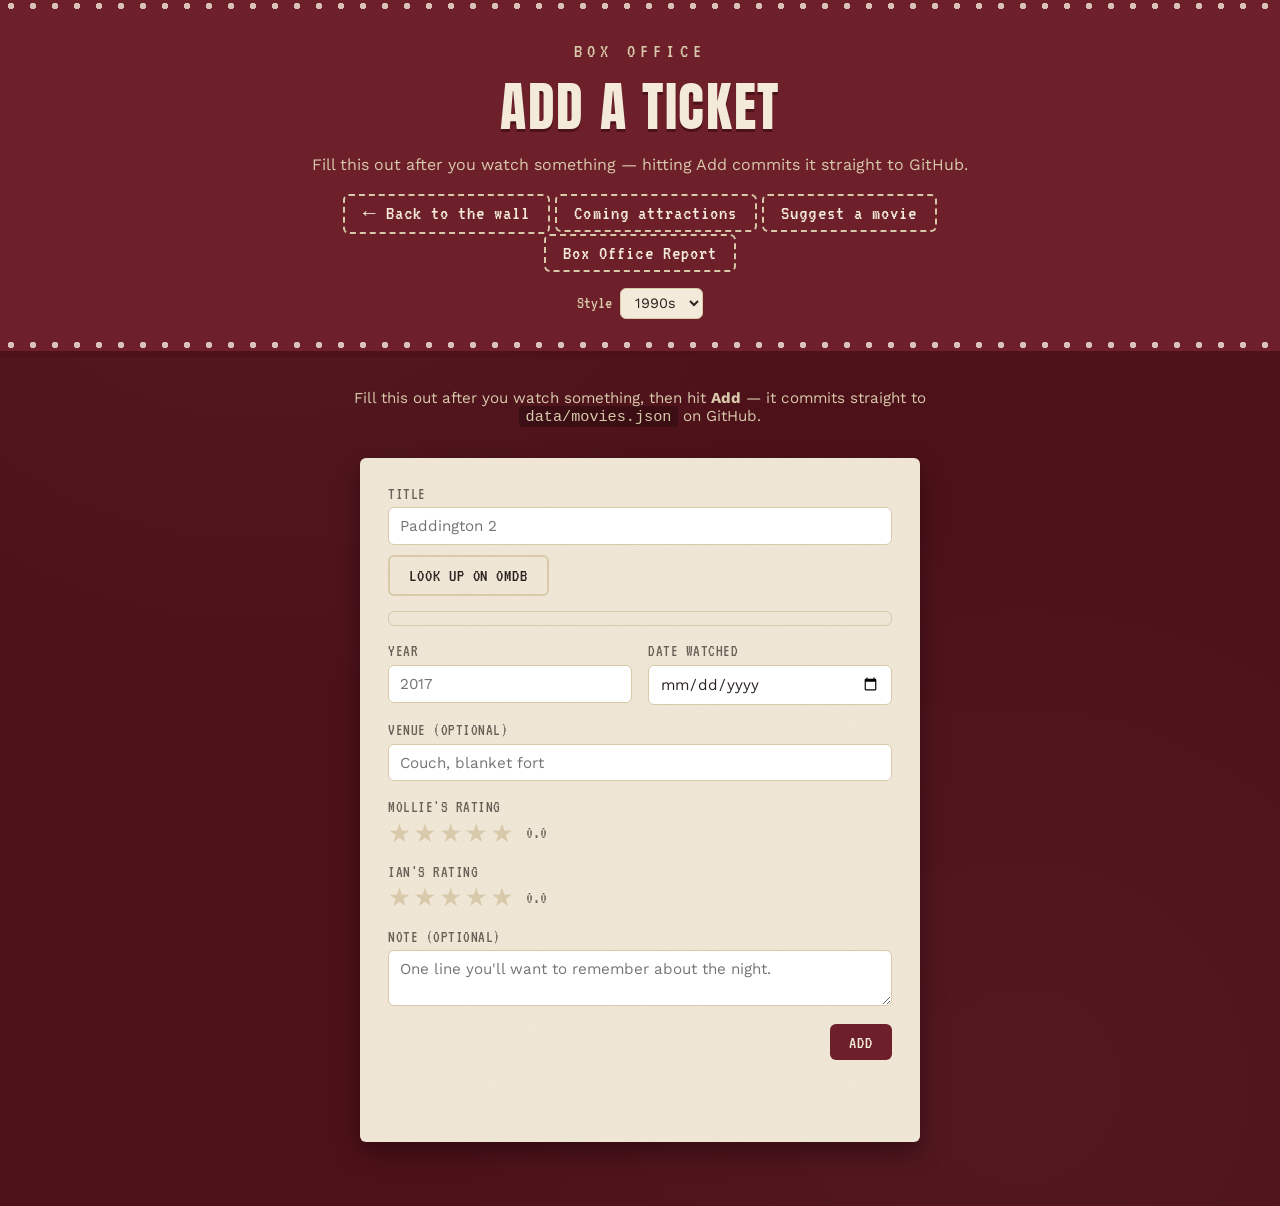
==== add.html @ 6c91600f "Add decade-accurate fonts, unique per-theme animations, and paper texture to cards" ====
<!DOCTYPE html>
<html lang="en">
<head>
<meta charset="UTF-8" />
<meta name="viewport" content="width=device-width, initial-scale=1.0" />
<title>Add a ticket — Two-Person Picture Show</title>
<link rel="preconnect" href="https://fonts.googleapis.com">
<link rel="preconnect" href="https://fonts.gstatic.com" crossorigin>
<link href="https://fonts.googleapis.com/css2?family=Anton&family=VT323&family=Press+Start+2P&family=Cinzel:wght@500;700&family=Cinzel+Decorative:wght@700;900&family=Alfa+Slab+One&family=Fascinate&family=Pacifico&family=Poppins:wght@700;800&family=Work+Sans:wght@400;500;600&display=swap" rel="stylesheet">
<link rel="stylesheet" href="styles.css" />
<script src="theme.js"></script>
</head>
<body>

  <header class="masthead">
    <div class="masthead-inner">
      <p class="eyebrow">Box office</p>
      <h1 class="title">Add a ticket</h1>
      <p class="subtitle">Fill this out after you watch something — hitting Add commits it straight to GitHub.</p>
      <nav class="masthead-nav">
        <a href="index.html">&larr; Back to the wall</a>
        <a href="watchlist.html">Coming attractions</a>
        <a href="suggest.html">Suggest a movie</a>
        <a href="stats.html">Box Office Report</a>
      </nav>
      <div class="theme-picker">
        <label for="theme-select">Style</label>
        <select id="theme-select" aria-label="Ticket style"></select>
      </div>
    </div>
  </header>

  <main class="wrap">

    <p class="helper-text">
      Fill this out after you watch something, then hit <strong>Add</strong> —
      it commits straight to <code>data/movies.json</code> on GitHub.
    </p>

    <form class="form-card" id="ticket-form">
      <div class="form-row">
        <label for="title">Title</label>
        <input type="text" id="title" placeholder="Paddington 2" />
        <div class="lookup-row">
          <button type="button" class="btn secondary" id="lookup-btn" style="color: var(--text-on-paper); border-color: var(--paper-shadow);">Look up on OMDb</button>
          <span class="lookup-status" id="lookup-status"></span>
        </div>
        <div class="lookup-results" id="lookup-results" hidden></div>
        <img class="poster-preview" id="poster-preview" hidden alt="Poster preview" />
      </div>

      <div class="form-cols">
        <div class="form-row">
          <label for="year">Year</label>
          <input type="number" id="year" placeholder="2017" />
        </div>
        <div class="form-row">
          <label for="watchedDate">Date watched</label>
          <input type="date" id="watchedDate" />
        </div>
      </div>

      <div class="form-row">
        <label for="venue">Venue (optional)</label>
        <input type="text" id="venue" placeholder="Couch, blanket fort" />
      </div>

      <div class="form-row">
        <label>Mollie's rating</label>
        <div class="star-input" data-rater="mollie">
          <span class="star-track"></span>
          <span class="rating-readout">0.0</span>
        </div>
      </div>

      <div class="form-row">
        <label>Ian's rating</label>
        <div class="star-input" data-rater="ian">
          <span class="star-track"></span>
          <span class="rating-readout">0.0</span>
        </div>
      </div>

      <div class="form-row">
        <label for="note">Note (optional)</label>
        <textarea id="note" placeholder="One line you'll want to remember about the night."></textarea>
      </div>

      <p class="form-error" id="form-error" hidden></p>

      <div class="form-actions">
        <button type="submit" class="btn" id="add-btn">Add</button>
      </div>

      <p class="publish-status" id="publish-status"></p>
    </form>

  </main>


  <script src="config.public.js"></script>
  <script src="add.js"></script>
</body>
</html>
---- styles.css ----
/* ============================================================
   Two-Person Picture Show — ticket stub styling
   Fonts: Anton (display), VT323 (dot-matrix ticket type), Work Sans (UI)
   ============================================================ */

:root {
  --paper: #f3ead9;
  --paper-shadow: #d8c9ab;
  --maroon: #6d1f2a;
  --maroon-dark: #4d1119;
  --ink: #2a2320;
  --ink-dim: #6b6058;

  --mollie: #b5473a;
  --mollie-dim: #e3b3ac;
  --ian: #2b6e6e;
  --ian-dim: #aed4d2;

  --text-on-paper: var(--ink);
  --radius: 6px;

  font-size: 16px;
}

* {
  box-sizing: border-box;
}

html, body {
  margin: 0;
  padding: 0;
}

body {
  background: var(--maroon-dark);
  background-image:
    radial-gradient(circle at 20% 10%, rgba(255, 255, 255, 0.04), transparent 40%),
    radial-gradient(circle at 80% 90%, rgba(255, 255, 255, 0.03), transparent 40%);
  color: var(--paper);
  font-family: "Work Sans", system-ui, sans-serif;
  min-height: 100vh;
}

a {
  color: inherit;
}

/* ---------- Masthead ---------- */

.masthead {
  position: relative;
  background: var(--maroon);
  border-bottom: 6px solid var(--maroon-dark);
  padding: 2.5rem 1.5rem 2rem;
  text-align: center;
  overflow: hidden;
}

/* Chasing marquee bulbs — a real theater-marquee chase: the whole dot
   strand JUMPS forward one bulb-width at a time (steps(), not a smooth
   scroll), so it reads as bulbs sequentially popping on/off rather than
   a sliding pattern. */
.masthead::before,
.masthead::after {
  content: "";
  position: absolute;
  left: 0;
  right: 0;
  height: 12px;
  background-image: radial-gradient(circle, var(--paper) 3px, transparent 3.5px);
  background-size: 22px 12px;
  background-repeat: repeat-x;
  opacity: 0.8;
  animation: marquee-chase 1.6s steps(11) infinite;
  z-index: 0;
}

.masthead::before { top: 0; }
.masthead::after { bottom: 0; animation-direction: reverse; }

@keyframes marquee-chase {
  from { background-position: 0 0; }
  to { background-position: 242px 0; }
}

.masthead-inner {
  position: relative;
  z-index: 1;
}

.masthead-inner {
  max-width: 720px;
  margin: 0 auto;
}

.eyebrow {
  font-family: "VT323", monospace;
  font-size: 1.3rem;
  letter-spacing: 0.25em;
  text-transform: uppercase;
  color: var(--paper-shadow);
  margin: 0 0 0.25rem;
}

.title {
  font-family: "Anton", sans-serif;
  font-weight: 400;
  text-transform: uppercase;
  letter-spacing: 0.03em;
  font-size: clamp(2rem, 6vw, 3.4rem);
  margin: 0 0 0.5rem;
  color: var(--paper);
  text-shadow: 0 3px 0 var(--maroon-dark);
}

.subtitle {
  font-size: 1rem;
  color: var(--paper-shadow);
  margin: 0 0 1.25rem;
}

.masthead-nav a {
  display: inline-block;
  font-family: "VT323", monospace;
  font-size: 1.3rem;
  letter-spacing: 0.05em;
  text-decoration: none;
  color: var(--paper);
  border: 2px dashed var(--paper-shadow);
  border-radius: var(--radius);
  padding: 0.4rem 1.1rem;
  transition: background 0.15s ease, color 0.15s ease;
}

.masthead-nav a:hover {
  background: var(--paper);
  color: var(--maroon);
}

/* ---------- Layout ---------- */

.wrap {
  max-width: 1200px;
  margin: 0 auto;
  padding: 2rem 1.5rem 4rem;
}

.site-footer {
  text-align: center;
  padding: 2rem 1rem 3rem;
  color: var(--paper-shadow);
  font-size: 0.85rem;
}

.site-footer code {
  background: rgba(0, 0, 0, 0.25);
  padding: 0.1rem 0.4rem;
  border-radius: 4px;
}

/* ---------- Controls (index.html) ---------- */

.controls {
  display: flex;
  flex-wrap: wrap;
  gap: 0.75rem;
  align-items: center;
  margin-bottom: 2rem;
}

.controls input[type="search"],
.controls select {
  font-family: "Work Sans", sans-serif;
  font-size: 0.95rem;
  padding: 0.55rem 0.8rem;
  border-radius: var(--radius);
  border: 1px solid var(--paper-shadow);
  background: var(--paper);
  color: var(--ink);
}

.controls input[type="search"] {
  flex: 1 1 220px;
  min-width: 180px;
}

.stats {
  font-family: "VT323", monospace;
  font-size: 1.25rem;
  color: var(--paper-shadow);
  margin-left: auto;
}

.watch-stats-standalone {
  margin: 0 0 1.5rem;
  text-align: center;
}

.empty-state {
  text-align: center;
  color: var(--paper-shadow);
  font-family: "VT323", monospace;
  font-size: 1.3rem;
  padding: 3rem 1rem;
}

/* ---------- Ticket grid ---------- */

.grid {
  display: grid;
  grid-template-columns: repeat(auto-fit, minmax(440px, 1fr));
  gap: 2rem 1.5rem;
}

.ticket {
  display: flex;
  background: var(--paper);
  color: var(--ink);
  border-radius: var(--radius);
  box-shadow: 0 10px 20px rgba(0, 0, 0, 0.35), 0 2px 0 rgba(0, 0, 0, 0.15);
  transform: rotate(var(--rotate, 0deg));
  transition: transform 0.2s ease;
  overflow: hidden;
}

.ticket:hover {
  transform: rotate(0deg) scale(1.015);
}

/* Stub (the tear-off "ADMIT TWO" strip) */

.stub {
  flex: 0 0 56px;
  background: var(--maroon);
  color: var(--paper);
  display: flex;
  flex-direction: column;
  align-items: center;
  justify-content: space-between;
  padding: 0.9rem 0.4rem;
  writing-mode: vertical-rl;
  text-orientation: mixed;
  font-family: "VT323", monospace;
  gap: 0.6rem;
}

.stub-serial {
  font-size: 0.95rem;
  letter-spacing: 0.1em;
  color: var(--paper-shadow);
}

.stub-admit {
  font-size: 1.4rem;
  letter-spacing: 0.15em;
  text-transform: uppercase;
  writing-mode: vertical-rl;
}

.stub-avg {
  font-size: 1.6rem;
  font-weight: bold;
}

.perforation {
  flex: 0 0 0;
  width: 0;
  border-left: 2px dashed var(--paper-shadow);
  position: relative;
}

.perforation::before,
.perforation::after {
  content: "";
  position: absolute;
  left: -7px;
  width: 14px;
  height: 14px;
  border-radius: 50%;
  background: var(--maroon-dark);
}

.perforation::before { top: -7px; }
.perforation::after { bottom: -7px; }

/* Ticket body */

.ticket-body {
  flex: 1;
  padding: 1rem 1.1rem 1.1rem;
  display: flex;
  flex-direction: column;
  gap: 0.6rem;
  min-width: 0;
}

.ticket-main {
  display: flex;
  gap: 0.75rem;
}

.ticket-poster {
  flex: 0 0 96px;
  aspect-ratio: 2 / 3;
  border-radius: 4px;
  overflow: hidden;
  box-shadow: 0 3px 8px rgba(0, 0, 0, 0.3);
  background: var(--paper-shadow);
}

.ticket-poster img {
  width: 100%;
  height: 100%;
  object-fit: cover;
  display: block;
}

.ticket-details {
  flex: 1;
  min-width: 0;
  display: flex;
  flex-direction: column;
  gap: 0.4rem;
}

.ticket-header {
  display: flex;
  justify-content: space-between;
  align-items: baseline;
  font-family: "VT323", monospace;
  font-size: 1.1rem;
  color: var(--ink-dim);
  letter-spacing: 0.05em;
  text-transform: uppercase;
}

.title-row {
  display: flex;
  align-items: flex-start;
  flex-wrap: wrap;
  gap: 0.5rem;
}

.movie-title {
  font-family: "Anton", sans-serif;
  font-weight: 400;
  text-transform: uppercase;
  font-size: 1.5rem;
  line-height: 1.1;
  margin: 0;
  color: var(--maroon);
}

.oscar-badge {
  display: inline-flex;
  align-items: center;
  font-family: "VT323", monospace;
  font-size: 0.85rem;
  letter-spacing: 0.04em;
  text-transform: uppercase;
  padding: 0.15rem 0.5rem;
  border-radius: 3px;
  white-space: nowrap;
  align-self: center;
  cursor: default;
}

.oscar-badge.winner {
  background: linear-gradient(135deg, #f6d878, #c9971f);
  color: #3a2a05;
  box-shadow: 0 1px 3px rgba(0, 0, 0, 0.3);
}

.oscar-badge.nominee {
  background: transparent;
  border: 1px solid var(--ink-dim);
  color: var(--ink-dim);
}

.ticket-credits {
  font-family: "VT323", monospace;
  font-size: 0.95rem;
  color: var(--ink-dim);
  display: flex;
  flex-wrap: wrap;
  align-items: center;
  gap: 0.5rem;
}

.ticket-genre {
  text-transform: uppercase;
  letter-spacing: 0.04em;
  background: var(--paper-shadow);
  border-radius: 3px;
  padding: 0 0.4rem;
}

.ticket-director {
  font-style: italic;
}

.ticket-fields {
  font-family: "VT323", monospace;
  font-size: 1.05rem;
  color: var(--ink-dim);
  display: flex;
  flex-wrap: wrap;
  gap: 0 0.9rem;
}

.ticket-fields b {
  color: var(--ink);
  font-weight: normal;
}

.ticket-plot {
  font-size: 0.85rem;
  line-height: 1.45;
  color: var(--ink);
  margin: 0;
  display: -webkit-box;
  -webkit-line-clamp: 4;
  -webkit-box-orient: vertical;
  overflow: hidden;
}

.note {
  font-style: italic;
  font-size: 0.9rem;
  color: var(--ink-dim);
  margin: 0;
  border-left: 3px solid var(--paper-shadow);
  padding-left: 0.6rem;
}

/* Ratings */

.ratings-row {
  display: flex;
  flex-direction: column;
  gap: 0.35rem;
  margin-top: 0.2rem;
}

.rating-block {
  display: flex;
  align-items: center;
  gap: 0.5rem;
}

.rater-tag {
  font-family: "VT323", monospace;
  font-size: 0.9rem;
  letter-spacing: 0.05em;
  text-transform: uppercase;
  padding: 0.1rem 0.4rem;
  border-radius: 4px;
  flex: 0 0 auto;
  min-width: 4.2rem;
  text-align: center;
  color: #fff;
}

.rater-tag.mollie { background: var(--mollie); }
.rater-tag.ian { background: var(--ian); }

.stars {
  display: inline-flex;
  gap: 1px;
}

.star {
  position: relative;
  display: inline-block;
  width: 1em;
  height: 1em;
  font-size: 1.05rem;
  line-height: 1;
}

.star .bg,
.star .fg,
.star-wrap .bg,
.star-wrap .fg {
  position: absolute;
  inset: 0;
}

.star .bg,
.star-wrap .bg {
  color: var(--paper-shadow);
}

.star .fg,
.star-wrap .fg {
  color: var(--ink-dim);
  clip-path: inset(0 calc(100% - var(--fill, 0%)) 0 0);
}

.stars.mollie .fg { color: var(--mollie); }
.stars.ian .fg { color: var(--ian); }

.rating-value {
  font-family: "VT323", monospace;
  font-size: 0.95rem;
  color: var(--ink-dim);
}

/* Footer of ticket: price + barcode */

.ticket-footer {
  margin-top: auto;
  padding-top: 0.5rem;
  border-top: 1px dashed var(--paper-shadow);
  display: flex;
  align-items: flex-end;
  justify-content: space-between;
  gap: 0.75rem;
}

.price {
  font-family: "VT323", monospace;
  font-size: 1.1rem;
  color: var(--maroon);
  white-space: nowrap;
}

.barcode-h {
  flex: 1;
  display: flex;
  align-items: flex-end;
  gap: 2px;
  height: 28px;
  min-width: 0;
  overflow: hidden;
}

.barcode-h span {
  display: inline-block;
  width: 2px;
  background: var(--ink);
}

/* ============================================================
   watchlist.html — "Coming Attractions" cards
   ============================================================ */

.watch-grid {
  grid-template-columns: repeat(auto-fill, minmax(180px, 1fr));
  gap: 1.5rem 1.25rem;
}

.watch-card {
  display: flex;
  flex-direction: column;
  background: var(--paper);
  border-radius: var(--radius);
  overflow: hidden;
  box-shadow: 0 8px 16px rgba(0, 0, 0, 0.3);
  position: relative;
}

.watch-card.just-added {
  animation: just-added-glow 2.5s ease-out 1;
}

.watch-card.just-added::before {
  content: "Just added";
  position: absolute;
  top: 0.5rem;
  left: 0.5rem;
  z-index: 1;
  font-family: "VT323", monospace;
  font-size: 0.85rem;
  letter-spacing: 0.04em;
  text-transform: uppercase;
  padding: 0.15rem 0.5rem;
  border-radius: 3px;
  background: linear-gradient(135deg, #f6d878, #c9971f);
  color: #3a2a05;
  box-shadow: 0 1px 3px rgba(0, 0, 0, 0.3);
}

@keyframes just-added-glow {
  0% { box-shadow: 0 0 0 3px #f6d878, 0 8px 16px rgba(0, 0, 0, 0.3); }
  100% { box-shadow: 0 8px 16px rgba(0, 0, 0, 0.3); }
}

.watch-poster {
  aspect-ratio: 2 / 3;
  background: var(--paper-shadow);
  display: flex;
  align-items: center;
  justify-content: center;
  overflow: hidden;
}

.watch-poster img {
  width: 100%;
  height: 100%;
  object-fit: cover;
  display: block;
}

.watch-poster-fallback {
  font-family: "Anton", sans-serif;
  text-transform: uppercase;
  font-size: 1rem;
  line-height: 1.2;
  text-align: center;
  color: var(--maroon);
  padding: 1rem;
}

.watch-info {
  padding: 0.75rem 0.8rem 0.9rem;
  display: flex;
  flex-direction: column;
  gap: 0.3rem;
  color: var(--ink);
  flex: 1;
}

.watch-title {
  font-family: "Anton", sans-serif;
  font-weight: 400;
  text-transform: uppercase;
  font-size: 1.05rem;
  line-height: 1.15;
  margin: 0;
  color: var(--maroon);
}

.watch-meta {
  font-family: "VT323", monospace;
  font-size: 1rem;
  color: var(--ink-dim);
  display: flex;
  gap: 0.5rem;
  align-items: center;
}

.watch-genre {
  text-transform: uppercase;
  letter-spacing: 0.04em;
  background: var(--paper-shadow);
  border-radius: 3px;
  padding: 0 0.35rem;
}

.watch-director {
  font-size: 0.8rem;
  color: var(--ink-dim);
  margin: 0;
}

.watch-plot {
  font-size: 0.82rem;
  line-height: 1.35;
  color: var(--ink-dim);
  margin: 0;
  /* No line-clamp — the card just grows to fit the whole plot. */
}

.watch-log-btn {
  margin-top: auto;
  align-self: flex-start;
  text-decoration: none;
  font-size: 0.95rem;
  padding: 0.35rem 0.8rem;
}

.watch-tags {
  display: flex;
  flex-wrap: wrap;
  gap: 0.35rem;
}

.watch-mood,
.watch-suggested-by {
  font-family: "VT323", monospace;
  font-size: 0.9rem;
  text-transform: uppercase;
  letter-spacing: 0.03em;
  border-radius: 3px;
  padding: 0 0.35rem;
}

.watch-mood {
  border: 1px solid var(--paper-shadow);
  color: var(--ink-dim);
}

.watch-suggested-by.mollie {
  background: var(--mollie-dim);
  color: var(--mollie);
}

.watch-suggested-by.ian {
  background: var(--ian-dim);
  color: var(--ian);
}

/* ============================================================
   suggest.html — pitch form + random picker, one contained card
   ============================================================ */

.suggest-card {
  gap: 1.75rem;
}

.suggest-section {
  display: flex;
  flex-direction: column;
  gap: 1.1rem;
}

.suggest-section-heading {
  font-family: "Anton", sans-serif;
  font-weight: 400;
  text-transform: uppercase;
  letter-spacing: 0.02em;
  font-size: 1.1rem;
  color: var(--maroon);
  margin: 0;
  text-align: center;
}

.suggest-divider {
  border: none;
  border-top: 1px solid var(--paper-shadow);
  margin: 0;
}

.picker-filters {
  display: grid;
  grid-template-columns: repeat(auto-fit, minmax(140px, 1fr));
  gap: 1rem;
}

.picker-result {
  display: none;
  gap: 1rem;
  align-items: flex-start;
  background: var(--paper-shadow);
  border-radius: var(--radius);
  padding: 1rem;
  animation: just-added-glow 1.6s ease-out 1;
}

.picker-result.visible {
  display: flex;
}

.picker-result-poster {
  width: 90px;
  aspect-ratio: 2 / 3;
  border-radius: 4px;
  overflow: hidden;
  flex-shrink: 0;
  background: var(--paper);
  display: flex;
  align-items: center;
  justify-content: center;
}

.picker-result-poster img {
  width: 100%;
  height: 100%;
  object-fit: cover;
  display: block;
}

.picker-result-info {
  display: flex;
  flex-direction: column;
  gap: 0.3rem;
}

.picker-result-title {
  font-family: "Anton", sans-serif;
  text-transform: uppercase;
  font-size: 1.2rem;
  color: var(--maroon);
  margin: 0;
}

.picker-empty {
  font-family: "VT323", monospace;
  color: var(--ink-dim);
  font-size: 1.05rem;
}

/* ============================================================
   add.html — form styling
   ============================================================ */

.helper-text {
  max-width: 640px;
  margin: 0 auto 2rem;
  text-align: center;
  color: var(--paper-shadow);
  font-size: 0.95rem;
}

.helper-text code {
  background: rgba(0, 0, 0, 0.25);
  padding: 0.1rem 0.4rem;
  border-radius: 4px;
}

.form-card {
  max-width: 560px;
  margin: 0 auto;
  background: var(--paper);
  color: var(--ink);
  border-radius: var(--radius);
  padding: 1.75rem;
  box-shadow: 0 10px 24px rgba(0, 0, 0, 0.35);
  display: flex;
  flex-direction: column;
  gap: 1.1rem;
}

.form-row {
  display: flex;
  flex-direction: column;
  gap: 0.35rem;
}

.form-row label {
  font-family: "VT323", monospace;
  font-size: 1.05rem;
  letter-spacing: 0.03em;
  text-transform: uppercase;
  color: var(--ink-dim);
}

.form-row input[type="text"],
.form-row input[type="number"],
.form-row input[type="date"],
.form-row select,
.form-row textarea {
  font-family: "Work Sans", sans-serif;
  font-size: 0.95rem;
  padding: 0.55rem 0.7rem;
  border-radius: var(--radius);
  border: 1px solid var(--paper-shadow);
  background: #fff;
  color: var(--ink);
}

.form-row textarea {
  resize: vertical;
  min-height: 3.5rem;
}

.form-cols {
  display: grid;
  grid-template-columns: 1fr 1fr;
  gap: 1rem;
}

.lookup-row {
  display: flex;
  align-items: center;
  gap: 0.75rem;
  margin-top: 0.3rem;
}

.lookup-status {
  font-family: "VT323", monospace;
  font-size: 1rem;
  color: var(--ian);
}

.lookup-status.error {
  color: var(--mollie);
}

.poster-preview {
  margin-top: 0.6rem;
  width: 100px;
  border-radius: 4px;
  box-shadow: 0 4px 10px rgba(0, 0, 0, 0.25);
}

/* Search results — pick the right title when a search returns multiple
   matches (sequels, remakes, same-name films). */

.lookup-results {
  margin-top: 0.6rem;
  display: flex;
  flex-direction: column;
  gap: 0.35rem;
  max-height: 260px;
  overflow-y: auto;
  border: 1px solid var(--paper-shadow);
  border-radius: var(--radius);
  padding: 0.4rem;
}

.lookup-result {
  display: flex;
  align-items: center;
  gap: 0.7rem;
  width: 100%;
  text-align: left;
  background: #fff;
  border: 1px solid var(--paper-shadow);
  border-radius: 4px;
  padding: 0.4rem 0.6rem;
  cursor: pointer;
  font-family: "Work Sans", sans-serif;
  transition: background 0.12s ease, border-color 0.12s ease;
}

.lookup-result:hover,
.lookup-result:focus-visible {
  background: var(--mollie-dim);
  border-color: var(--mollie);
}

.lookup-result img {
  width: 36px;
  height: 54px;
  object-fit: cover;
  border-radius: 3px;
  flex: 0 0 auto;
  background: var(--paper-shadow);
}

.lookup-result-noposter {
  width: 36px;
  height: 54px;
  flex: 0 0 auto;
  display: flex;
  align-items: center;
  justify-content: center;
  font-family: "VT323", monospace;
  font-size: 0.75rem;
  text-align: center;
  color: var(--ink-dim);
  background: var(--paper-shadow);
  border-radius: 3px;
}

.lookup-result-info {
  display: flex;
  flex-direction: column;
  gap: 0.1rem;
  min-width: 0;
}

.lookup-result-title {
  font-size: 0.9rem;
  color: var(--ink);
  white-space: nowrap;
  overflow: hidden;
  text-overflow: ellipsis;
}

.lookup-result-year {
  font-family: "VT323", monospace;
  font-size: 0.9rem;
  color: var(--ink-dim);
}

.btn {
  font-family: "VT323", monospace;
  font-size: 1.15rem;
  letter-spacing: 0.05em;
  text-transform: uppercase;
  border: none;
  border-radius: var(--radius);
  background: var(--maroon);
  color: var(--paper);
  padding: 0.55rem 1.2rem;
  cursor: pointer;
  transition: background 0.15s ease, transform 0.1s ease;
}

.btn:hover {
  background: var(--maroon-dark);
}

.btn:active {
  transform: translateY(1px);
}

.btn.secondary {
  background: transparent;
  border: 2px solid var(--paper-shadow);
  color: var(--ink);
}

.btn.secondary:hover {
  background: var(--paper-shadow);
}

/* Star input widget (add.html) */

.star-input {
  display: flex;
  align-items: center;
  gap: 0.6rem;
}

.star-track {
  display: inline-flex;
}

.star-wrap {
  position: relative;
  display: inline-block;
  width: 1.6rem;
  height: 1.6rem;
  font-size: 1.6rem;
  line-height: 1;
}

.star-wrap .half {
  position: absolute;
  top: 0;
  bottom: 0;
  width: 50%;
  border: none;
  background: transparent;
  padding: 0;
  margin: 0;
  cursor: pointer;
}

.star-wrap .half.left { left: 0; }
.star-wrap .half.right { right: 0; }

.rating-readout {
  font-family: "VT323", monospace;
  font-size: 1.1rem;
  color: var(--ink-dim);
  min-width: 2.2rem;
}

.form-error {
  font-family: "VT323", monospace;
  font-size: 1.05rem;
  color: var(--mollie);
  margin: 0;
}

.form-actions {
  display: flex;
  gap: 0.75rem;
  justify-content: flex-end;
}

.publish-status {
  max-width: 560px;
  margin: 0.75rem auto 0;
  text-align: center;
  font-family: "VT323", monospace;
  font-size: 1.05rem;
  color: var(--paper-shadow);
  min-height: 1.4em;
}

.publish-status.error {
  color: #e08a80;
}

.publish-status.success {
  color: #f6d878;
  font-size: 1.15rem;
}

/* ============================================================
   stats.html — Box Office Report
   ============================================================ */

.stat-tiles {
  display: grid;
  grid-template-columns: repeat(auto-fit, minmax(180px, 1fr));
  gap: 1rem;
  margin-bottom: 2.5rem;
}

.stat-tile {
  background: var(--paper);
  color: var(--ink);
  border-radius: var(--radius);
  padding: 1.1rem 1rem;
  display: flex;
  flex-direction: column;
  gap: 0.3rem;
  box-shadow: 0 6px 14px rgba(0, 0, 0, 0.3);
}

.stat-value {
  font-family: "Anton", sans-serif;
  font-weight: 400;
  font-size: 1.6rem;
  line-height: 1.15;
  color: var(--maroon);
  text-transform: uppercase;
  word-break: break-word;
}

.stat-label {
  font-family: "VT323", monospace;
  font-size: 1rem;
  color: var(--ink-dim);
  letter-spacing: 0.02em;
}

.report-section {
  margin-bottom: 2.5rem;
}

.report-heading {
  font-family: "Anton", sans-serif;
  font-weight: 400;
  text-transform: uppercase;
  letter-spacing: 0.02em;
  font-size: 1.15rem;
  color: var(--paper);
  margin: 0 0 0.9rem;
}

.report-cols {
  display: grid;
  grid-template-columns: repeat(auto-fit, minmax(260px, 1fr));
  gap: 2rem;
}

/* Bar charts — single fixed hue, length encodes magnitude */

.chart-bars {
  display: flex;
  flex-direction: column;
  gap: 0.6rem;
}

.chart-row {
  display: grid;
  grid-template-columns: 9rem 1fr 3.5rem;
  align-items: center;
  gap: 0.6rem;
}

.chart-label {
  font-family: "VT323", monospace;
  font-size: 1rem;
  color: var(--paper-shadow);
  white-space: nowrap;
  overflow: hidden;
  text-overflow: ellipsis;
}

.chart-track {
  background: rgba(255, 255, 255, 0.08);
  border-radius: 4px;
  height: 14px;
  overflow: hidden;
}

.chart-fill {
  height: 100%;
  min-width: 4px;
  border-radius: 4px;
  background: var(--mollie);
}

.chart-fill.mollie {
  background: var(--mollie);
}

.chart-fill.ian {
  background: var(--ian);
}

.chart-value {
  font-family: "VT323", monospace;
  font-size: 1rem;
  color: var(--paper);
  text-align: right;
}

.chart-bars-paired .chart-row-paired {
  grid-template-columns: 9rem 1fr 6rem;
}

.chart-track-group {
  display: flex;
  flex-direction: column;
  gap: 2px;
}

.chart-legend {
  display: flex;
  gap: 1.25rem;
  margin-bottom: 0.75rem;
}

.legend-item {
  display: flex;
  align-items: center;
  gap: 0.4rem;
  font-family: "VT323", monospace;
  font-size: 1rem;
  color: var(--paper-shadow);
}

.legend-swatch {
  display: inline-block;
  width: 12px;
  height: 12px;
  border-radius: 3px;
}

.legend-swatch.mollie {
  background: var(--mollie);
}

.legend-swatch.ian {
  background: var(--ian);
}

/* Leaderboards */

.leaderboard {
  list-style: none;
  margin: 0;
  padding: 0;
  display: flex;
  flex-direction: column;
  gap: 0.5rem;
}

.leaderboard-row {
  display: grid;
  grid-template-columns: 1.6rem 1fr;
  gap: 0.2rem 0.7rem;
  background: var(--paper);
  border-radius: var(--radius);
  padding: 0.55rem 0.8rem;
  box-shadow: 0 4px 10px rgba(0, 0, 0, 0.25);
}

.leaderboard-rank {
  grid-row: 1 / 3;
  font-family: "Anton", sans-serif;
  font-size: 1.2rem;
  color: var(--maroon);
  align-self: center;
}

.leaderboard-title {
  font-size: 0.95rem;
  color: var(--ink);
  font-weight: 600;
}

.leaderboard-year {
  font-weight: 400;
  color: var(--ink-dim);
}

.leaderboard-detail {
  font-family: "VT323", monospace;
  font-size: 0.95rem;
  color: var(--ink-dim);
}

/* Director callouts */

.director-list {
  list-style: none;
  margin: 0;
  padding: 0;
  display: flex;
  flex-direction: column;
  gap: 0.4rem;
}

.director-list li {
  display: flex;
  justify-content: space-between;
  align-items: baseline;
  background: var(--paper);
  border-radius: var(--radius);
  padding: 0.5rem 0.9rem;
  box-shadow: 0 4px 10px rgba(0, 0, 0, 0.25);
}

.director-name {
  color: var(--ink);
  font-size: 0.95rem;
}

.director-count {
  font-family: "VT323", monospace;
  font-size: 0.95rem;
  color: var(--ink-dim);
}

/* ---------- Responsive ---------- */

@media (max-width: 480px) {
  .form-cols {
    grid-template-columns: 1fr;
  }

  .stats {
    margin-left: 0;
    width: 100%;
  }

  .chart-row,
  .chart-bars-paired .chart-row-paired {
    grid-template-columns: 5.5rem 1fr 3rem;
  }

  .leaderboard-row {
    grid-template-columns: 1.4rem 1fr;
  }
}

/* ---------- Style switcher dropdown (masthead) ---------- */

.theme-picker {
  margin-top: 1rem;
  display: inline-flex;
  align-items: center;
  gap: 0.5rem;
  font-family: "VT323", monospace;
  font-size: 1.1rem;
  color: var(--paper-shadow);
}

.theme-picker select {
  font-family: "Work Sans", sans-serif;
  font-size: 0.9rem;
  padding: 0.35rem 0.6rem;
  border-radius: var(--radius);
  border: 1px solid var(--paper-shadow);
  background: var(--paper);
  color: var(--ink);
  cursor: pointer;
}

/* ---------- Paper texture ----------
   A fine fiber-grain noise, multiplied over every card's solid --paper
   color so ticket stubs, watch cards, forms, stat tiles, leaderboard
   rows, and director rows all read as printed stock instead of flat
   color. Runs on the base rule so it automatically applies under every
   theme (only the --paper variable itself changes per theme). The noise
   is compressed to a light band (feComponentTransfer) before the
   multiply blend, so it darkens paper only slightly rather than adding
   visible speckle contrast. */
.ticket,
.watch-card,
.form-card,
.stat-tile,
.leaderboard-row,
.director-list li {
  background-image: url("data:image/svg+xml,%3Csvg xmlns='http://www.w3.org/2000/svg' width='180' height='180'%3E%3Cfilter id='paper'%3E%3CfeTurbulence type='fractalNoise' baseFrequency='0.75' numOctaves='3' stitchTiles='stitch' result='n'/%3E%3CfeColorMatrix in='n' type='matrix' values='0.33 0.33 0.33 0 0 0.33 0.33 0.33 0 0 0.33 0.33 0.33 0 0 0 0 0 1 0' result='gray'/%3E%3CfeComponentTransfer in='gray'%3E%3CfeFuncR type='linear' slope='0.15' intercept='0.85'/%3E%3CfeFuncG type='linear' slope='0.15' intercept='0.85'/%3E%3CfeFuncB type='linear' slope='0.15' intercept='0.85'/%3E%3C/feComponentTransfer%3E%3C/filter%3E%3Crect width='100%25' height='100%25' filter='url(%23paper)'/%3E%3C/svg%3E");
  background-blend-mode: multiply;
  background-size: 180px 180px;
}

/* ============================================================
   THEME: SoCal 80s Computer
   Dark "screen" surfaces + a single amber phosphor voice for text —
   the phosphor-terminal character, not a recolored paper ticket.
   Pink/teal are reserved for the masthead's sunset graphic and the
   two raters' tags, not for body text.
   ============================================================ */

[data-theme="socal"] {
  --paper: #150b1a;
  --paper-shadow: #4a2f52;
  --maroon: #ffb86b;
  --maroon-dark: #170b1c;
  --ink: #ffc98a;
  --ink-dim: #a67c4a;
}

[data-theme="socal"] body {
  color: var(--ink);
  background-image:
    radial-gradient(circle at 20% 10%, rgba(255, 184, 107, 0.06), transparent 40%),
    radial-gradient(circle at 80% 90%, rgba(255, 46, 136, 0.05), transparent 40%);
}

[data-theme="socal"] .masthead {
  position: relative;
  overflow: hidden;
  /* CRT scanlines — the actual thing: tight, even, dark horizontal
     lines across the whole screen (like the classic "scanlines
     background/empty CRT monitor" stock texture), not a single beam. */
  background:
    repeating-linear-gradient(
      to bottom,
      rgba(0, 0, 0, 0.4) 0px,
      rgba(0, 0, 0, 0.4) 1px,
      transparent 1px,
      transparent 3px
    ),
    linear-gradient(to bottom, #3A1730 0%, #C2577A 45%, #F0A97E 75%, #FFD36E 100%);
  border-bottom: 6px solid var(--maroon-dark);
  animation: socal-crt-flicker 4s steps(1) infinite;
}

/* A CRT's brightness never sits perfectly still — a couple of brief,
   irregular dims per cycle read as a tube flickering, not a strobe. */
@keyframes socal-crt-flicker {
  0%, 78%, 100% { filter: brightness(1); }
  80% { filter: brightness(0.9); }
  82% { filter: brightness(1); }
  90% { filter: brightness(0.93); }
  91% { filter: brightness(1); }
}

[data-theme="socal"] .masthead::before {
  content: "";
  position: absolute;
  left: 50%;
  top: 18%;
  width: 120px;
  height: 120px;
  transform: translateX(-50%);
  border-radius: 50%;
  background: linear-gradient(to top, #FFD36E 0%, #FF9F6E 45%, #FF6B81 100%);
  box-shadow: 0 0 40px rgba(255, 159, 110, 0.5);
  z-index: 0;
}

[data-theme="socal"] .masthead::after {
  content: "";
  position: absolute;
  left: 0;
  right: 0;
  bottom: 0;
  height: 45%;
  background-image: repeating-linear-gradient(
    90deg,
    rgba(0, 229, 199, 0.5) 0px,
    rgba(0, 229, 199, 0.5) 1px,
    transparent 1px,
    transparent 34px
  );
  transform: perspective(140px) rotateX(35deg);
  transform-origin: bottom;
  z-index: 0;
}

[data-theme="socal"] .masthead-inner {
  position: relative;
  z-index: 1;
}

[data-theme="socal"] .eyebrow,
[data-theme="socal"] .title {
  font-family: "Press Start 2P", "Anton", sans-serif;
  text-shadow: none;
}

[data-theme="socal"] .eyebrow {
  font-size: 0.75rem;
  letter-spacing: 0.15em;
  color: #FFD9A0;
}

[data-theme="socal"] .title {
  font-size: clamp(1.3rem, 4.2vw, 2.2rem);
  line-height: 1.5;
  letter-spacing: 0.02em;
  color: #fff;
  -webkit-text-stroke: 0.5px var(--maroon-dark);
}

[data-theme="socal"] .subtitle {
  color: #FFE7C2;
}

[data-theme="socal"] .masthead-nav a {
  border-color: rgba(255, 255, 255, 0.5);
  color: #fff;
}

[data-theme="socal"] .masthead-nav a:hover {
  background: #fff;
  color: var(--maroon-dark);
}

[data-theme="socal"] .theme-picker {
  color: #FFE7C2;
}

[data-theme="socal"] .masthead-inner::before,
[data-theme="socal"] .masthead-inner::after {
  content: "";
  position: absolute;
  bottom: -1.5rem;
  width: 60px;
  height: 90px;
  background-repeat: no-repeat;
  background-size: contain;
  opacity: 0.9;
  z-index: 0;
  background-image: url("data:image/svg+xml,%3Csvg xmlns='http://www.w3.org/2000/svg' viewBox='0 0 46 70'%3E%3Crect x='21' y='30' width='4' height='40' fill='%233A1730'/%3E%3Cg fill='%233A1730'%3E%3Cpath d='M23 32 C 10 26, 2 14, 4 4 C 14 10, 20 22, 23 32 Z'/%3E%3Cpath d='M23 32 C 6 30, -4 22, -2 12 C 10 14, 20 22, 23 32 Z'/%3E%3Cpath d='M23 32 C 14 40, 2 44, -4 38 C 4 30, 14 30, 23 32 Z'/%3E%3Cpath d='M23 32 C 36 26, 44 14, 42 4 C 32 10, 26 22, 23 32 Z'/%3E%3Cpath d='M23 32 C 40 30, 50 22, 48 12 C 36 14, 26 22, 23 32 Z'/%3E%3C/g%3E%3C/svg%3E");
}

[data-theme="socal"] .masthead-inner::before { left: 2%; }
[data-theme="socal"] .masthead-inner::after { right: 2%; transform: scaleX(-1); }

@media (max-width: 640px) {
  [data-theme="socal"] .masthead-inner::before,
  [data-theme="socal"] .masthead-inner::after {
    display: none;
  }
}

[data-theme="socal"] .ticket,
[data-theme="socal"] .watch-card,
[data-theme="socal"] .form-card,
[data-theme="socal"] .picker-card,
[data-theme="socal"] .stat-tile,
[data-theme="socal"] .leaderboard-row,
[data-theme="socal"] .director-list li {
  position: relative;
  border: 1px solid rgba(255, 184, 107, 0.25);
  box-shadow: 0 0 18px rgba(255, 184, 107, 0.12), 0 10px 20px rgba(0, 0, 0, 0.5);
  overflow: hidden;
}

[data-theme="socal"] .ticket::after,
[data-theme="socal"] .watch-card::after,
[data-theme="socal"] .form-card::after,
[data-theme="socal"] .picker-card::after,
[data-theme="socal"] .stat-tile::after,
[data-theme="socal"] .leaderboard-row::after,
[data-theme="socal"] .director-list li::after {
  content: "";
  position: absolute;
  inset: 0;
  background: repeating-linear-gradient(
    to bottom,
    rgba(255, 255, 255, 0.035) 0px,
    rgba(255, 255, 255, 0.035) 1px,
    transparent 1px,
    transparent 3px
  );
  pointer-events: none;
  z-index: 1;
}

[data-theme="socal"] .movie-title,
[data-theme="socal"] .watch-title,
[data-theme="socal"] .stat-value,
[data-theme="socal"] .price,
[data-theme="socal"] .leaderboard-rank,
[data-theme="socal"] .report-heading,
[data-theme="socal"] .stub-avg {
  text-shadow: 0 0 6px rgba(255, 184, 107, 0.65);
}

[data-theme="socal"] .movie-title {
  font-family: "Press Start 2P", "Anton", sans-serif;
  font-size: 0.78rem;
  line-height: 1.7;
  letter-spacing: 0.02em;
  text-transform: none;
}

[data-theme="socal"] .watch-title {
  font-family: "Press Start 2P", "Anton", sans-serif;
  font-size: 0.68rem;
  line-height: 1.6;
  letter-spacing: 0.02em;
  text-transform: none;
}

[data-theme="socal"] .watch-poster-fallback {
  font-family: "Press Start 2P", "Anton", sans-serif;
  font-size: 0.6rem;
  line-height: 1.6;
}

[data-theme="socal"] .barcode-h span {
  box-shadow: 0 0 4px rgba(255, 184, 107, 0.6);
}

[data-theme="socal"] .ticket-poster,
[data-theme="socal"] .watch-poster {
  box-shadow: 0 0 12px rgba(255, 184, 107, 0.25);
}

[data-theme="socal"] .btn:hover {
  color: var(--maroon);
}

[data-theme="socal"] .form-row input[type="text"],
[data-theme="socal"] .form-row input[type="number"],
[data-theme="socal"] .form-row input[type="date"],
[data-theme="socal"] .form-row textarea,
[data-theme="socal"] .form-row select,
[data-theme="socal"] .lookup-result {
  background: #0d0610;
  color: var(--ink);
  border-color: var(--paper-shadow);
}

[data-theme="socal"] .lookup-result:hover,
[data-theme="socal"] .lookup-result:focus-visible {
  background: #241333;
  border-color: var(--maroon);
}

/* ============================================================
   THEME: 1930s Art Deco
   Black lacquer + brass gold, a sunburst masthead, thin gold
   corner brackets on every card. One accent color, used the way
   deco signage used it: sparingly, on black.
   ============================================================ */

[data-theme="artdeco"] {
  --paper: #141412;
  --paper-shadow: #34301f;
  --maroon: #c9a227;
  --maroon-dark: #0a0a09;
  --ink: #e8d9a0;
  --ink-dim: #9c8a54;
}

[data-theme="artdeco"] body {
  color: var(--ink);
}

[data-theme="artdeco"] .report-heading {
  color: var(--maroon);
}

[data-theme="artdeco"] .chart-value {
  color: var(--ink);
}

[data-theme="artdeco"] .btn:hover {
  color: var(--maroon);
}

[data-theme="artdeco"] .form-row input[type="text"],
[data-theme="artdeco"] .form-row input[type="number"],
[data-theme="artdeco"] .form-row input[type="date"],
[data-theme="artdeco"] .form-row textarea,
[data-theme="artdeco"] .form-row select,
[data-theme="artdeco"] .lookup-result {
  background: #0a0a09;
  color: var(--ink);
  border-color: var(--paper-shadow);
}

[data-theme="artdeco"] .lookup-result:hover,
[data-theme="artdeco"] .lookup-result:focus-visible {
  background: #201d13;
  border-color: var(--maroon);
}

[data-theme="artdeco"] .masthead {
  position: relative;
  overflow: hidden;
  background: #0a0a09;
  border-top: 4px double var(--maroon);
  border-bottom: 4px double var(--maroon);
}

/* Swinging searchlight beams — two klieg lights sweeping from the bottom
   corners like a Hollywood premiere, rather than the sunburst spinning
   in place. Each beam is a conic-gradient wedge centered exactly on its
   corner, so rotating the whole box swings the beam from that point. */
[data-theme="artdeco"] .masthead::before,
[data-theme="artdeco"] .masthead::after {
  content: "";
  position: absolute;
  bottom: -400px;
  width: 800px;
  height: 800px;
  background-image: conic-gradient(
    from -14deg,
    rgba(255, 214, 110, 0.55) 0deg,
    rgba(201, 162, 39, 0.45) 16deg,
    transparent 20deg 360deg
  );
  mix-blend-mode: screen;
  z-index: 0;
}

[data-theme="artdeco"] .masthead::before {
  left: -400px;
  animation: artdeco-searchlight-left 5s ease-in-out infinite alternate;
}

[data-theme="artdeco"] .masthead::after {
  right: -400px;
  animation: artdeco-searchlight-right 5s ease-in-out infinite alternate;
}

@keyframes artdeco-searchlight-left {
  from { transform: rotate(8deg); }
  to { transform: rotate(72deg); }
}

@keyframes artdeco-searchlight-right {
  from { transform: rotate(-8deg); }
  to { transform: rotate(-72deg); }
}

[data-theme="artdeco"] .masthead-inner {
  position: relative;
  z-index: 1;
}

/* Base theme's marquee-bulb chase normally lives on .masthead::before/
   ::after — both are already spoken for by the searchlight beams above,
   so the bulbs never show here, which suits the double gold border. */

[data-theme="artdeco"] .eyebrow,
[data-theme="artdeco"] .title,
[data-theme="artdeco"] .movie-title,
[data-theme="artdeco"] .watch-title,
[data-theme="artdeco"] .stat-value,
[data-theme="artdeco"] .price,
[data-theme="artdeco"] .leaderboard-rank,
[data-theme="artdeco"] .report-heading {
  font-family: "Cinzel", "Anton", serif;
  font-weight: 700;
}

[data-theme="artdeco"] .title {
  /* Cinzel Decorative's flourished, stepped serifs are the closest free
     match to real Deco display faces like Broadway/Peignot/Bifur —
     ornate, geometric, unmistakably 1920s-30s Parisian poster type. */
  font-family: "Cinzel Decorative", "Cinzel", "Anton", serif;
}

[data-theme="artdeco"] .eyebrow {
  color: var(--ink-dim);
  letter-spacing: 0.3em;
}

[data-theme="artdeco"] .title {
  color: var(--maroon);
  text-shadow: none;
  letter-spacing: 0.06em;
}

[data-theme="artdeco"] .subtitle {
  color: var(--ink-dim);
}

[data-theme="artdeco"] .masthead-nav a {
  border-color: var(--maroon);
  color: var(--ink);
  border-style: solid;
}

[data-theme="artdeco"] .masthead-nav a:hover {
  background: var(--maroon);
  color: #0a0a09;
}

[data-theme="artdeco"] .ticket,
[data-theme="artdeco"] .watch-card,
[data-theme="artdeco"] .form-card,
[data-theme="artdeco"] .picker-card,
[data-theme="artdeco"] .stat-tile,
[data-theme="artdeco"] .leaderboard-row,
[data-theme="artdeco"] .director-list li {
  position: relative;
  border: 1px solid var(--paper-shadow);
}

[data-theme="artdeco"] .ticket::after,
[data-theme="artdeco"] .watch-card::after,
[data-theme="artdeco"] .form-card::after,
[data-theme="artdeco"] .picker-card::after,
[data-theme="artdeco"] .stat-tile::after,
[data-theme="artdeco"] .leaderboard-row::after,
[data-theme="artdeco"] .director-list li::after {
  content: "";
  position: absolute;
  inset: 6px;
  border-top: 1px solid rgba(201, 162, 39, 0.55);
  border-left: 1px solid rgba(201, 162, 39, 0.55);
  width: 18px;
  height: 18px;
  pointer-events: none;
  z-index: 1;
}

/* ============================================================
   THEME: 1950s Vintage
   Diner pastels — cream ticket stock, coral ink, a turquoise page
   with a scalloped drive-in-awning masthead edge.
   ============================================================ */

[data-theme="vintage50s"] {
  --paper: #fdf6e3;
  --paper-shadow: #e8cfc0;
  --maroon: #ff6f61;
  --maroon-dark: #2f8f8a;
  --ink: #2b2320;
  --ink-dim: #8a6f5c;
}

[data-theme="vintage50s"] .masthead {
  position: relative;
  overflow: visible;
  background: linear-gradient(to bottom, #3aa6a0, #2f8f8a);
  padding-bottom: 2.5rem;
}

/* Drive-in awning — the scalloped edge itself flutters, a gentle skew +
   scale wobble like real canvas awning fabric moving in a breeze. */
[data-theme="vintage50s"] .masthead::after {
  content: "";
  position: absolute;
  left: 0;
  right: 0;
  bottom: -14px;
  height: 24px;
  background: radial-gradient(circle at 12px 0, transparent 12px, #fdf6e3 12.5px) repeat-x;
  background-size: 24px 24px;
  transform-origin: top center;
  animation: vintage50s-awning-flutter 4.5s ease-in-out infinite;
}

@keyframes vintage50s-awning-flutter {
  0%, 100% { transform: skewX(0deg) scaleY(1) translateY(0); }
  25% { transform: skewX(2.5deg) scaleY(1.35) translateY(3px); }
  50% { transform: skewX(0deg) scaleY(0.85) translateY(0); }
  75% { transform: skewX(-2.5deg) scaleY(1.35) translateY(3px); }
}

[data-theme="vintage50s"] .title,
[data-theme="vintage50s"] .movie-title,
[data-theme="vintage50s"] .watch-title,
[data-theme="vintage50s"] .stat-value,
[data-theme="vintage50s"] .price,
[data-theme="vintage50s"] .leaderboard-rank,
[data-theme="vintage50s"] .report-heading {
  /* Alfa Slab One is a real 1950s Soda-Fountain-sign slab: thick, bold,
     all-caps — the diner-menu-board look period roundups keep citing. */
  font-family: "Alfa Slab One", "Anton", sans-serif;
}

[data-theme="vintage50s"] .eyebrow {
  /* Pacifico is a brush script — paired with the slab title the way
     50s diner branding pairs a script logo with bold sign lettering
     (malt-shop menus, drive-in marquees). */
  font-family: "Pacifico", cursive;
  font-size: 1.15rem;
  letter-spacing: 0.04em;
  text-transform: none;
}

[data-theme="vintage50s"] .title {
  color: #fff;
  text-shadow: 2px 2px 0 #ff6f61;
  animation: vintage50s-neon-flicker 5s ease-in-out infinite;
}

/* A neon diner sign flicker — mostly steady, with two quick stutters,
   rather than a constant strobe. */
@keyframes vintage50s-neon-flicker {
  0%, 5%, 9%, 100% { text-shadow: 2px 2px 0 #ff6f61, 0 0 14px rgba(255, 111, 97, 0.65); }
  6%, 8% { text-shadow: 2px 2px 0 #ff6f61; }
}

[data-theme="vintage50s"] .eyebrow {
  color: #fff;
  opacity: 0.85;
}

[data-theme="vintage50s"] .subtitle {
  color: #fff;
  opacity: 0.9;
}

[data-theme="vintage50s"] .masthead-nav a {
  border-color: #fff;
  color: #fff;
}

[data-theme="vintage50s"] .masthead-nav a:hover {
  background: #fff;
  color: var(--maroon-dark);
}

[data-theme="vintage50s"] .theme-picker {
  color: #fff;
}

[data-theme="vintage50s"] .ticket,
[data-theme="vintage50s"] .watch-card,
[data-theme="vintage50s"] .form-card,
[data-theme="vintage50s"] .picker-card,
[data-theme="vintage50s"] .stat-tile,
[data-theme="vintage50s"] .leaderboard-row,
[data-theme="vintage50s"] .director-list li {
  position: relative;
  border-radius: 16px;
  border: 1px solid var(--paper-shadow);
  overflow: hidden;
}

[data-theme="vintage50s"] .ticket::after,
[data-theme="vintage50s"] .watch-card::after,
[data-theme="vintage50s"] .form-card::after,
[data-theme="vintage50s"] .picker-card::after,
[data-theme="vintage50s"] .stat-tile::after,
[data-theme="vintage50s"] .leaderboard-row::after,
[data-theme="vintage50s"] .director-list li::after {
  content: "";
  position: absolute;
  left: 0;
  right: 0;
  top: 0;
  height: 5px;
  background: linear-gradient(90deg, #ff6f61, #ffb997, #ff6f61);
}

[data-theme="vintage50s"] .stub {
  border-radius: 16px 0 0 16px;
}

/* ============================================================
   THEME: 1960s Mid-Century Modern
   Pushed past restrained mid-century-modern into Haight-Ashbury
   psychedelic: deep purple ground, hot magenta accent, a swirling
   rainbow masthead instead of flat Saul-Bass rings.
   ============================================================ */

[data-theme="midcentury"] {
  --paper: #fbead2;
  --paper-shadow: #e9c8e0;
  --maroon: #e0177d;
  --maroon-dark: #241435;
  --ink: #2a1b3d;
  --ink-dim: #8a5aa0;
}

[data-theme="midcentury"] .masthead {
  position: relative;
  overflow: hidden;
  background: var(--maroon-dark);
}

[data-theme="midcentury"] .masthead::before {
  /* swirling psychedelic paisley — a rainbow conic sweep instead of
     flat concentric rings, rotated slowly AND cycled through hue for a
     liquid-light-show feel (two independent motions on one layer). */
  content: "";
  position: absolute;
  left: 50%;
  top: 50%;
  width: 900px;
  height: 900px;
  transform: translate(-50%, -50%);
  background-image: repeating-conic-gradient(
    from 0deg,
    #e0177d 0deg 12deg,
    #ff8a3d 12deg 24deg,
    #ffd23f 24deg 36deg,
    #3fb87a 36deg 48deg,
    #3f8fd2 48deg 60deg,
    #8a3dff 60deg 72deg
  );
  opacity: 0.42;
  border-radius: 44% 56% 62% 38% / 42% 46% 54% 58%;
  animation: midcentury-swirl 22s linear infinite, midcentury-hue 6s linear infinite, midcentury-pulse 3s ease-in-out infinite;
  z-index: 0;
}

@keyframes midcentury-swirl {
  from { transform: translate(-50%, -50%) rotate(0deg); }
  to { transform: translate(-50%, -50%) rotate(360deg); }
}

@keyframes midcentury-hue {
  from { filter: hue-rotate(0deg) saturate(1.6); }
  to { filter: hue-rotate(360deg) saturate(1.6); }
}

/* Opacity breathing, not filter — filter is already spoken for by the
   hue-cycle above, and two animations can't both drive the same
   property, so the "throb" lives on opacity instead. */
@keyframes midcentury-pulse {
  0%, 100% { opacity: 0.3; }
  50% { opacity: 0.55; }
}

[data-theme="midcentury"] .masthead-inner {
  position: relative;
  z-index: 1;
}

[data-theme="midcentury"] .eyebrow,
[data-theme="midcentury"] .title,
[data-theme="midcentury"] .movie-title,
[data-theme="midcentury"] .watch-title,
[data-theme="midcentury"] .stat-value,
[data-theme="midcentury"] .price,
[data-theme="midcentury"] .leaderboard-rank,
[data-theme="midcentury"] .report-heading {
  /* Fascinate is drawn explicitly in the wavy, liquid-lettering style
     of 60s Haight-Ashbury concert posters — the psychedelic signal. */
  font-family: "Fascinate", "Righteous", "Anton", sans-serif;
}

[data-theme="midcentury"] .title {
  color: #ffd23f;
  text-shadow: 0 0 18px rgba(224, 23, 125, 0.6);
}

[data-theme="midcentury"] .eyebrow {
  color: #ff8a3d;
  letter-spacing: 0.2em;
}

[data-theme="midcentury"] .subtitle {
  color: #e9c8e0;
}

[data-theme="midcentury"] .masthead-nav a {
  border-color: #e9c8e0;
  color: #fbead2;
}

[data-theme="midcentury"] .masthead-nav a:hover {
  background: #fbead2;
  color: var(--maroon-dark);
}

[data-theme="midcentury"] .theme-picker {
  color: #e9c8e0;
}

[data-theme="midcentury"] .ticket,
[data-theme="midcentury"] .watch-card,
[data-theme="midcentury"] .form-card,
[data-theme="midcentury"] .picker-card,
[data-theme="midcentury"] .stat-tile,
[data-theme="midcentury"] .leaderboard-row,
[data-theme="midcentury"] .director-list li {
  position: relative;
  border: 1px solid var(--paper-shadow);
  overflow: hidden;
}

[data-theme="midcentury"] .ticket::after,
[data-theme="midcentury"] .watch-card::after,
[data-theme="midcentury"] .form-card::after,
[data-theme="midcentury"] .picker-card::after,
[data-theme="midcentury"] .stat-tile::after,
[data-theme="midcentury"] .leaderboard-row::after,
[data-theme="midcentury"] .director-list li::after {
  content: "";
  position: absolute;
  top: 0;
  right: 0;
  width: 0;
  height: 0;
  border-style: solid;
  border-width: 0 26px 26px 0;
  border-color: transparent #3f8fd2 transparent transparent;
}

/* ============================================================
   THEME: 1970s Super Cinematic
   Grindhouse film print — sepia/rust on near-black, a grainy
   masthead, condensed poster type for every headline.
   ============================================================ */

[data-theme="cinematic70s"] {
  --paper: #241a12;
  --paper-shadow: #4a3524;
  --maroon: #e07b39;
  --maroon-dark: #120b06;
  --ink: #f0d9b5;
  --ink-dim: #a9835a;
}

[data-theme="cinematic70s"] body {
  color: var(--ink);
}

[data-theme="cinematic70s"] .report-heading {
  color: var(--maroon);
}

[data-theme="cinematic70s"] .chart-value {
  color: var(--ink);
}

[data-theme="cinematic70s"] .btn:hover {
  color: var(--maroon);
}

[data-theme="cinematic70s"] .form-row input[type="text"],
[data-theme="cinematic70s"] .form-row input[type="number"],
[data-theme="cinematic70s"] .form-row input[type="date"],
[data-theme="cinematic70s"] .form-row textarea,
[data-theme="cinematic70s"] .form-row select,
[data-theme="cinematic70s"] .lookup-result {
  background: #180f09;
  color: var(--ink);
  border-color: var(--paper-shadow);
}

[data-theme="cinematic70s"] .lookup-result:hover,
[data-theme="cinematic70s"] .lookup-result:focus-visible {
  background: #2c1f13;
  border-color: var(--maroon);
}

[data-theme="cinematic70s"] .masthead {
  position: relative;
  overflow: hidden;
  background:
    radial-gradient(ellipse at 50% 30%, rgba(224, 123, 57, 0.25), transparent 60%),
    var(--maroon-dark);
  animation: cinematic70s-projector-flicker 6s steps(1) infinite;
}

/* An old-projector flicker — a handful of brief dims scattered through
   a mostly steady cycle, not a constant strobe. */
@keyframes cinematic70s-projector-flicker {
  0%, 91%, 100% { filter: brightness(1); }
  92% { filter: brightness(0.88); }
  93% { filter: brightness(1); }
  95% { filter: brightness(0.92); }
  96% { filter: brightness(1); }
}

[data-theme="cinematic70s"] .masthead::before {
  content: "";
  position: absolute;
  inset: -20%;
  opacity: 0.35;
  mix-blend-mode: overlay;
  background-image: url("data:image/svg+xml,%3Csvg xmlns='http://www.w3.org/2000/svg' width='120' height='120'%3E%3Cfilter id='n'%3E%3CfeTurbulence type='fractalNoise' baseFrequency='0.9' numOctaves='2' stitchTiles='stitch'/%3E%3C/filter%3E%3Crect width='100%25' height='100%25' filter='url(%23n)'/%3E%3C/svg%3E");
  animation: cinematic70s-grain-shift 0.6s steps(6) infinite;
  z-index: 0;
}

/* Jitters the noise texture around each frame — reads as shifting film
   grain rather than a static overlay. */
@keyframes cinematic70s-grain-shift {
  0% { transform: translate(0, 0); }
  16% { transform: translate(-2%, 1%); }
  32% { transform: translate(1%, -2%); }
  48% { transform: translate(-1%, 2%); }
  64% { transform: translate(2%, 1%); }
  80% { transform: translate(-2%, -1%); }
  100% { transform: translate(0, 0); }
}

/* A warm analog light-leak drifting slowly across the frame — the soft
   colored blob super-8 and expired film stock leaks in at the edges,
   here used in place of the base theme's marquee bulbs. */
[data-theme="cinematic70s"] .masthead::after {
  content: "";
  position: absolute;
  inset: -40% -10%;
  background-image: radial-gradient(ellipse 480px 320px at 50% 50%, rgba(255, 176, 92, 0.65), rgba(255, 90, 130, 0.25) 45%, transparent 72%);
  mix-blend-mode: screen;
  animation: cinematic70s-light-leak 9s ease-in-out infinite;
  z-index: 0;
}

@keyframes cinematic70s-light-leak {
  0% { transform: translateX(-60%); }
  50% { transform: translateX(60%); }
  100% { transform: translateX(-60%); }
}

[data-theme="cinematic70s"] .masthead-inner {
  position: relative;
  z-index: 1;
}

[data-theme="cinematic70s"] .eyebrow,
[data-theme="cinematic70s"] .title,
[data-theme="cinematic70s"] .movie-title,
[data-theme="cinematic70s"] .watch-title,
[data-theme="cinematic70s"] .stat-value,
[data-theme="cinematic70s"] .price,
[data-theme="cinematic70s"] .leaderboard-rank,
[data-theme="cinematic70s"] .report-heading {
  /* ITC Avant Garde Gothic isn't a free/web font — Poppins is the
     closest widely-available geometric sans with the same circular,
     Herb-Lubalin-era look (Lubalin designed Avant Garde Gothic itself
     in the early 70s off his own magazine logo — this is the decade
     it actually belongs to, whichever source you check). */
  font-family: "Poppins", "Anton", sans-serif;
  font-weight: 800;
  letter-spacing: 0.01em;
}

[data-theme="cinematic70s"] .title {
  color: var(--maroon);
  text-shadow: 0 2px 12px rgba(224, 123, 57, 0.5);
  font-size: clamp(2.1rem, 5.6vw, 3.4rem);
}

[data-theme="cinematic70s"] .eyebrow {
  color: var(--ink-dim);
  letter-spacing: 0.3em;
}

[data-theme="cinematic70s"] .subtitle {
  color: var(--ink-dim);
}

[data-theme="cinematic70s"] .masthead-nav a {
  border-color: var(--maroon);
  color: var(--ink);
}

[data-theme="cinematic70s"] .masthead-nav a:hover {
  background: var(--maroon);
  color: var(--maroon-dark);
}

[data-theme="cinematic70s"] .ticket,
[data-theme="cinematic70s"] .watch-card,
[data-theme="cinematic70s"] .form-card,
[data-theme="cinematic70s"] .picker-card,
[data-theme="cinematic70s"] .stat-tile,
[data-theme="cinematic70s"] .leaderboard-row,
[data-theme="cinematic70s"] .director-list li {
  position: relative;
  border: 1px solid var(--paper-shadow);
  box-shadow: 0 12px 24px rgba(0, 0, 0, 0.55);
  overflow: hidden;
}

[data-theme="cinematic70s"] .ticket::after,
[data-theme="cinematic70s"] .watch-card::after,
[data-theme="cinematic70s"] .form-card::after,
[data-theme="cinematic70s"] .picker-card::after,
[data-theme="cinematic70s"] .stat-tile::after,
[data-theme="cinematic70s"] .leaderboard-row::after,
[data-theme="cinematic70s"] .director-list li::after {
  content: "";
  position: absolute;
  inset: 0;
  opacity: 0.15;
  mix-blend-mode: overlay;
  pointer-events: none;
  z-index: 1;
  background-image: url("data:image/svg+xml,%3Csvg xmlns='http://www.w3.org/2000/svg' width='120' height='120'%3E%3Cfilter id='n'%3E%3CfeTurbulence type='fractalNoise' baseFrequency='0.9' numOctaves='2' stitchTiles='stitch'/%3E%3C/filter%3E%3Crect width='100%25' height='100%25' filter='url(%23n)'/%3E%3C/svg%3E");
}
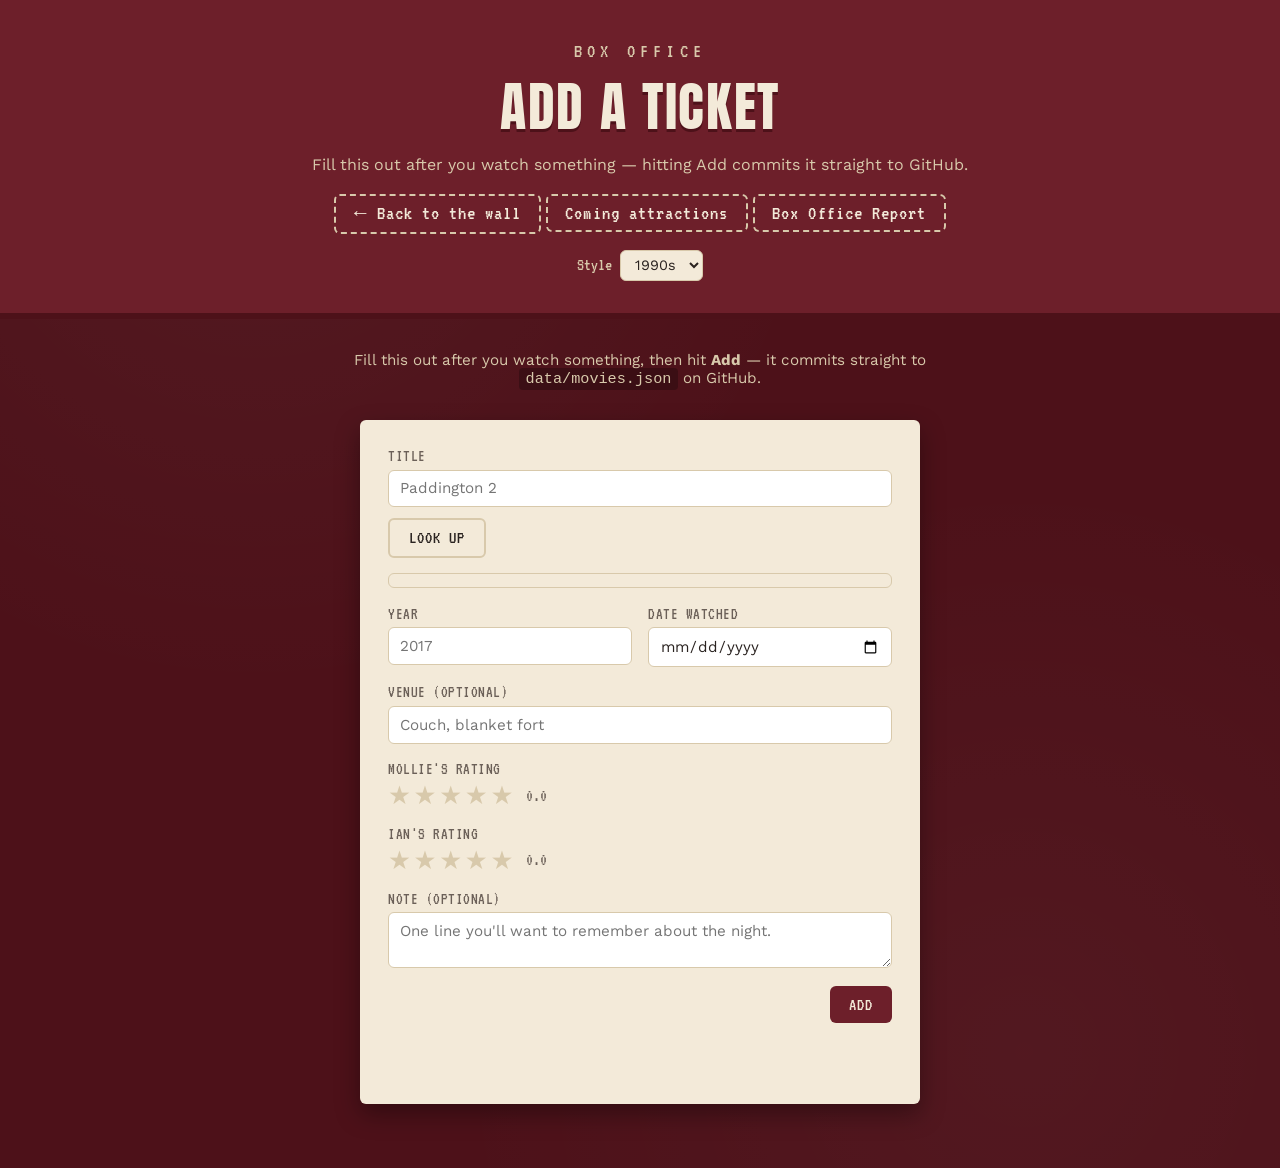
==== commit bf1ca374: "Polish: fix stub clipping, real barcode font, trim copy, unlink suggest page, full plot text" ====
--- a/add.html
+++ b/add.html
@@ -6,7 +6,7 @@
 <title>Add a ticket — Two-Person Picture Show</title>
 <link rel="preconnect" href="https://fonts.googleapis.com">
 <link rel="preconnect" href="https://fonts.gstatic.com" crossorigin>
-<link href="https://fonts.googleapis.com/css2?family=Anton&family=VT323&family=Press+Start+2P&family=Cinzel:wght@500;700&family=Cinzel+Decorative:wght@700;900&family=Alfa+Slab+One&family=Fascinate&family=Pacifico&family=Poppins:wght@700;800&family=Work+Sans:wght@400;500;600&display=swap" rel="stylesheet">
+<link href="https://fonts.googleapis.com/css2?family=Anton&family=VT323&family=Press+Start+2P&family=Cinzel:wght@500;700&family=Alfa+Slab+One&family=Righteous&family=Bebas+Neue&family=Libre+Barcode+39&family=Work+Sans:wght@400;500;600&display=swap" rel="stylesheet">
 <link rel="stylesheet" href="styles.css" />
 <script src="theme.js"></script>
 </head>
@@ -20,7 +20,6 @@
       <nav class="masthead-nav">
         <a href="index.html">&larr; Back to the wall</a>
         <a href="watchlist.html">Coming attractions</a>
-        <a href="suggest.html">Suggest a movie</a>
         <a href="stats.html">Box Office Report</a>
       </nav>
       <div class="theme-picker">
@@ -42,7 +41,7 @@
         <label for="title">Title</label>
         <input type="text" id="title" placeholder="Paddington 2" />
         <div class="lookup-row">
-          <button type="button" class="btn secondary" id="lookup-btn" style="color: var(--text-on-paper); border-color: var(--paper-shadow);">Look up on OMDb</button>
+          <button type="button" class="btn secondary" id="lookup-btn" style="color: var(--text-on-paper); border-color: var(--paper-shadow);">Look up</button>
           <span class="lookup-status" id="lookup-status"></span>
         </div>
         <div class="lookup-results" id="lookup-results" hidden></div>
--- a/styles.css
+++ b/styles.css
@@ -48,44 +48,10 @@
 /* ---------- Masthead ---------- */
 
 .masthead {
-  position: relative;
   background: var(--maroon);
   border-bottom: 6px solid var(--maroon-dark);
   padding: 2.5rem 1.5rem 2rem;
   text-align: center;
-  overflow: hidden;
-}
-
-/* Chasing marquee bulbs — a real theater-marquee chase: the whole dot
-   strand JUMPS forward one bulb-width at a time (steps(), not a smooth
-   scroll), so it reads as bulbs sequentially popping on/off rather than
-   a sliding pattern. */
-.masthead::before,
-.masthead::after {
-  content: "";
-  position: absolute;
-  left: 0;
-  right: 0;
-  height: 12px;
-  background-image: radial-gradient(circle, var(--paper) 3px, transparent 3.5px);
-  background-size: 22px 12px;
-  background-repeat: repeat-x;
-  opacity: 0.8;
-  animation: marquee-chase 1.6s steps(11) infinite;
-  z-index: 0;
-}
-
-.masthead::before { top: 0; }
-.masthead::after { bottom: 0; animation-direction: reverse; }
-
-@keyframes marquee-chase {
-  from { background-position: 0 0; }
-  to { background-position: 242px 0; }
-}
-
-.masthead-inner {
-  position: relative;
-  z-index: 1;
 }
 
 .masthead-inner {
@@ -221,6 +187,9 @@
   transform: rotate(var(--rotate, 0deg));
   transition: transform 0.2s ease;
   overflow: hidden;
+  /* Guarantees the tear-off stub always has room for its vertical
+     "Admit" text, even on short cards with little poster/plot content. */
+  min-height: 260px;
 }
 
 .ticket:hover {
@@ -251,8 +220,8 @@
 }
 
 .stub-admit {
-  font-size: 1.4rem;
-  letter-spacing: 0.15em;
+  font-size: 1.1rem;
+  letter-spacing: 0.12em;
   text-transform: uppercase;
   writing-mode: vertical-rl;
 }
@@ -418,10 +387,7 @@
   line-height: 1.45;
   color: var(--ink);
   margin: 0;
-  display: -webkit-box;
-  -webkit-line-clamp: 4;
-  -webkit-box-orient: vertical;
-  overflow: hidden;
+  /* No line-clamp — the ticket just grows to fit the whole plot. */
 }
 
 .note {
@@ -527,18 +493,18 @@
 
 .barcode-h {
   flex: 1;
-  display: flex;
-  align-items: flex-end;
-  gap: 2px;
+  min-width: 0;
   height: 28px;
-  min-width: 0;
   overflow: hidden;
-}
-
-.barcode-h span {
-  display: inline-block;
-  width: 2px;
-  background: var(--ink);
+  display: flex;
+  align-items: center;
+  justify-content: flex-end;
+  font-family: "Libre Barcode 39", cursive;
+  font-size: 2rem;
+  line-height: 1;
+  color: var(--ink);
+  white-space: nowrap;
+  text-align: right;
 }
 
 /* ============================================================
@@ -1348,26 +1314,6 @@
   cursor: pointer;
 }
 
-/* ---------- Paper texture ----------
-   A fine fiber-grain noise, multiplied over every card's solid --paper
-   color so ticket stubs, watch cards, forms, stat tiles, leaderboard
-   rows, and director rows all read as printed stock instead of flat
-   color. Runs on the base rule so it automatically applies under every
-   theme (only the --paper variable itself changes per theme). The noise
-   is compressed to a light band (feComponentTransfer) before the
-   multiply blend, so it darkens paper only slightly rather than adding
-   visible speckle contrast. */
-.ticket,
-.watch-card,
-.form-card,
-.stat-tile,
-.leaderboard-row,
-.director-list li {
-  background-image: url("data:image/svg+xml,%3Csvg xmlns='http://www.w3.org/2000/svg' width='180' height='180'%3E%3Cfilter id='paper'%3E%3CfeTurbulence type='fractalNoise' baseFrequency='0.75' numOctaves='3' stitchTiles='stitch' result='n'/%3E%3CfeColorMatrix in='n' type='matrix' values='0.33 0.33 0.33 0 0 0.33 0.33 0.33 0 0 0.33 0.33 0.33 0 0 0 0 0 1 0' result='gray'/%3E%3CfeComponentTransfer in='gray'%3E%3CfeFuncR type='linear' slope='0.15' intercept='0.85'/%3E%3CfeFuncG type='linear' slope='0.15' intercept='0.85'/%3E%3CfeFuncB type='linear' slope='0.15' intercept='0.85'/%3E%3C/feComponentTransfer%3E%3C/filter%3E%3Crect width='100%25' height='100%25' filter='url(%23paper)'/%3E%3C/svg%3E");
-  background-blend-mode: multiply;
-  background-size: 180px 180px;
-}
-
 /* ============================================================
    THEME: SoCal 80s Computer
    Dark "screen" surfaces + a single amber phosphor voice for text —
@@ -1395,30 +1341,8 @@
 [data-theme="socal"] .masthead {
   position: relative;
   overflow: hidden;
-  /* CRT scanlines — the actual thing: tight, even, dark horizontal
-     lines across the whole screen (like the classic "scanlines
-     background/empty CRT monitor" stock texture), not a single beam. */
-  background:
-    repeating-linear-gradient(
-      to bottom,
-      rgba(0, 0, 0, 0.4) 0px,
-      rgba(0, 0, 0, 0.4) 1px,
-      transparent 1px,
-      transparent 3px
-    ),
-    linear-gradient(to bottom, #3A1730 0%, #C2577A 45%, #F0A97E 75%, #FFD36E 100%);
+  background: linear-gradient(to bottom, #3A1730 0%, #C2577A 45%, #F0A97E 75%, #FFD36E 100%);
   border-bottom: 6px solid var(--maroon-dark);
-  animation: socal-crt-flicker 4s steps(1) infinite;
-}
-
-/* A CRT's brightness never sits perfectly still — a couple of brief,
-   irregular dims per cycle read as a tube flickering, not a strobe. */
-@keyframes socal-crt-flicker {
-  0%, 78%, 100% { filter: brightness(1); }
-  80% { filter: brightness(0.9); }
-  82% { filter: brightness(1); }
-  90% { filter: brightness(0.93); }
-  91% { filter: brightness(1); }
 }
 
 [data-theme="socal"] .masthead::before {
@@ -1674,55 +1598,27 @@
   border-bottom: 4px double var(--maroon);
 }
 
-/* Swinging searchlight beams — two klieg lights sweeping from the bottom
-   corners like a Hollywood premiere, rather than the sunburst spinning
-   in place. Each beam is a conic-gradient wedge centered exactly on its
-   corner, so rotating the whole box swings the beam from that point. */
-[data-theme="artdeco"] .masthead::before,
-[data-theme="artdeco"] .masthead::after {
+[data-theme="artdeco"] .masthead::before {
   content: "";
   position: absolute;
-  bottom: -400px;
-  width: 800px;
-  height: 800px;
-  background-image: conic-gradient(
-    from -14deg,
-    rgba(255, 214, 110, 0.55) 0deg,
-    rgba(201, 162, 39, 0.45) 16deg,
-    transparent 20deg 360deg
+  left: 50%;
+  top: -30%;
+  width: 900px;
+  height: 900px;
+  transform: translateX(-50%);
+  background-image: repeating-conic-gradient(
+    from 0deg,
+    rgba(201, 162, 39, 0.14) 0deg 3deg,
+    transparent 3deg 9deg
   );
-  mix-blend-mode: screen;
+  border-radius: 50%;
   z-index: 0;
-}
-
-[data-theme="artdeco"] .masthead::before {
-  left: -400px;
-  animation: artdeco-searchlight-left 5s ease-in-out infinite alternate;
-}
-
-[data-theme="artdeco"] .masthead::after {
-  right: -400px;
-  animation: artdeco-searchlight-right 5s ease-in-out infinite alternate;
-}
-
-@keyframes artdeco-searchlight-left {
-  from { transform: rotate(8deg); }
-  to { transform: rotate(72deg); }
-}
-
-@keyframes artdeco-searchlight-right {
-  from { transform: rotate(-8deg); }
-  to { transform: rotate(-72deg); }
 }
 
 [data-theme="artdeco"] .masthead-inner {
   position: relative;
   z-index: 1;
 }
-
-/* Base theme's marquee-bulb chase normally lives on .masthead::before/
-   ::after — both are already spoken for by the searchlight beams above,
-   so the bulbs never show here, which suits the double gold border. */
 
 [data-theme="artdeco"] .eyebrow,
 [data-theme="artdeco"] .title,
@@ -1734,13 +1630,6 @@
 [data-theme="artdeco"] .report-heading {
   font-family: "Cinzel", "Anton", serif;
   font-weight: 700;
-}
-
-[data-theme="artdeco"] .title {
-  /* Cinzel Decorative's flourished, stepped serifs are the closest free
-     match to real Deco display faces like Broadway/Peignot/Bifur —
-     ornate, geometric, unmistakably 1920s-30s Parisian poster type. */
-  font-family: "Cinzel Decorative", "Cinzel", "Anton", serif;
 }
 
 [data-theme="artdeco"] .eyebrow {
@@ -1820,8 +1709,6 @@
   padding-bottom: 2.5rem;
 }
 
-/* Drive-in awning — the scalloped edge itself flutters, a gentle skew +
-   scale wobble like real canvas awning fabric moving in a breeze. */
 [data-theme="vintage50s"] .masthead::after {
   content: "";
   position: absolute;
@@ -1831,17 +1718,9 @@
   height: 24px;
   background: radial-gradient(circle at 12px 0, transparent 12px, #fdf6e3 12.5px) repeat-x;
   background-size: 24px 24px;
-  transform-origin: top center;
-  animation: vintage50s-awning-flutter 4.5s ease-in-out infinite;
-}
-
-@keyframes vintage50s-awning-flutter {
-  0%, 100% { transform: skewX(0deg) scaleY(1) translateY(0); }
-  25% { transform: skewX(2.5deg) scaleY(1.35) translateY(3px); }
-  50% { transform: skewX(0deg) scaleY(0.85) translateY(0); }
-  75% { transform: skewX(-2.5deg) scaleY(1.35) translateY(3px); }
-}
-
+}
+
+[data-theme="vintage50s"] .eyebrow,
 [data-theme="vintage50s"] .title,
 [data-theme="vintage50s"] .movie-title,
 [data-theme="vintage50s"] .watch-title,
@@ -1849,32 +1728,12 @@
 [data-theme="vintage50s"] .price,
 [data-theme="vintage50s"] .leaderboard-rank,
 [data-theme="vintage50s"] .report-heading {
-  /* Alfa Slab One is a real 1950s Soda-Fountain-sign slab: thick, bold,
-     all-caps — the diner-menu-board look period roundups keep citing. */
   font-family: "Alfa Slab One", "Anton", sans-serif;
-}
-
-[data-theme="vintage50s"] .eyebrow {
-  /* Pacifico is a brush script — paired with the slab title the way
-     50s diner branding pairs a script logo with bold sign lettering
-     (malt-shop menus, drive-in marquees). */
-  font-family: "Pacifico", cursive;
-  font-size: 1.15rem;
-  letter-spacing: 0.04em;
-  text-transform: none;
 }
 
 [data-theme="vintage50s"] .title {
   color: #fff;
   text-shadow: 2px 2px 0 #ff6f61;
-  animation: vintage50s-neon-flicker 5s ease-in-out infinite;
-}
-
-/* A neon diner sign flicker — mostly steady, with two quick stutters,
-   rather than a constant strobe. */
-@keyframes vintage50s-neon-flicker {
-  0%, 5%, 9%, 100% { text-shadow: 2px 2px 0 #ff6f61, 0 0 14px rgba(255, 111, 97, 0.65); }
-  6%, 8% { text-shadow: 2px 2px 0 #ff6f61; }
 }
 
 [data-theme="vintage50s"] .eyebrow {
@@ -1936,18 +1795,17 @@
 
 /* ============================================================
    THEME: 1960s Mid-Century Modern
-   Pushed past restrained mid-century-modern into Haight-Ashbury
-   psychedelic: deep purple ground, hot magenta accent, a swirling
-   rainbow masthead instead of flat Saul-Bass rings.
+   Teak brown page, warm parchment cards, mustard/avocado/burnt-
+   orange accents, a Saul-Bass-style concentric-ring masthead.
    ============================================================ */
 
 [data-theme="midcentury"] {
-  --paper: #fbead2;
-  --paper-shadow: #e9c8e0;
-  --maroon: #e0177d;
-  --maroon-dark: #241435;
-  --ink: #2a1b3d;
-  --ink-dim: #8a5aa0;
+  --paper: #f4ead8;
+  --paper-shadow: #d8c9a3;
+  --maroon: #cc6b3c;
+  --maroon-dark: #4e3629;
+  --ink: #3b2a1e;
+  --ink-dim: #8a6a4a;
 }
 
 [data-theme="midcentury"] .masthead {
@@ -1957,47 +1815,31 @@
 }
 
 [data-theme="midcentury"] .masthead::before {
-  /* swirling psychedelic paisley — a rainbow conic sweep instead of
-     flat concentric rings, rotated slowly AND cycled through hue for a
-     liquid-light-show feel (two independent motions on one layer). */
   content: "";
   position: absolute;
-  left: 50%;
-  top: 50%;
-  width: 900px;
-  height: 900px;
-  transform: translate(-50%, -50%);
-  background-image: repeating-conic-gradient(
-    from 0deg,
-    #e0177d 0deg 12deg,
-    #ff8a3d 12deg 24deg,
-    #ffd23f 24deg 36deg,
-    #3fb87a 36deg 48deg,
-    #3f8fd2 48deg 60deg,
-    #8a3dff 60deg 72deg
-  );
-  opacity: 0.42;
-  border-radius: 44% 56% 62% 38% / 42% 46% 54% 58%;
-  animation: midcentury-swirl 22s linear infinite, midcentury-hue 6s linear infinite, midcentury-pulse 3s ease-in-out infinite;
+  left: -80px;
+  bottom: -220px;
+  width: 440px;
+  height: 440px;
+  border-radius: 50%;
+  background:
+    radial-gradient(circle, transparent 0 120px, #cc6b3c 120px 128px, transparent 128px 160px,
+      #7a8c5a 160px 168px, transparent 168px 200px, #e0a83c 200px 208px, transparent 208px);
   z-index: 0;
 }
 
-@keyframes midcentury-swirl {
-  from { transform: translate(-50%, -50%) rotate(0deg); }
-  to { transform: translate(-50%, -50%) rotate(360deg); }
-}
-
-@keyframes midcentury-hue {
-  from { filter: hue-rotate(0deg) saturate(1.6); }
-  to { filter: hue-rotate(360deg) saturate(1.6); }
-}
-
-/* Opacity breathing, not filter — filter is already spoken for by the
-   hue-cycle above, and two animations can't both drive the same
-   property, so the "throb" lives on opacity instead. */
-@keyframes midcentury-pulse {
-  0%, 100% { opacity: 0.3; }
-  50% { opacity: 0.55; }
+[data-theme="midcentury"] .masthead::after {
+  content: "";
+  position: absolute;
+  right: -100px;
+  top: -160px;
+  width: 320px;
+  height: 320px;
+  border-radius: 50%;
+  background:
+    radial-gradient(circle, transparent 0 90px, #e0a83c 90px 98px, transparent 98px 130px,
+      #cc6b3c 130px 138px, transparent 138px);
+  z-index: 0;
 }
 
 [data-theme="midcentury"] .masthead-inner {
@@ -2013,37 +1855,35 @@
 [data-theme="midcentury"] .price,
 [data-theme="midcentury"] .leaderboard-rank,
 [data-theme="midcentury"] .report-heading {
-  /* Fascinate is drawn explicitly in the wavy, liquid-lettering style
-     of 60s Haight-Ashbury concert posters — the psychedelic signal. */
-  font-family: "Fascinate", "Righteous", "Anton", sans-serif;
+  font-family: "Righteous", "Anton", sans-serif;
 }
 
 [data-theme="midcentury"] .title {
-  color: #ffd23f;
-  text-shadow: 0 0 18px rgba(224, 23, 125, 0.6);
+  color: #f4ead8;
+  text-shadow: none;
 }
 
 [data-theme="midcentury"] .eyebrow {
-  color: #ff8a3d;
+  color: #e0a83c;
   letter-spacing: 0.2em;
 }
 
 [data-theme="midcentury"] .subtitle {
-  color: #e9c8e0;
+  color: #d8c9a3;
 }
 
 [data-theme="midcentury"] .masthead-nav a {
-  border-color: #e9c8e0;
-  color: #fbead2;
+  border-color: #d8c9a3;
+  color: #f4ead8;
 }
 
 [data-theme="midcentury"] .masthead-nav a:hover {
-  background: #fbead2;
+  background: #f4ead8;
   color: var(--maroon-dark);
 }
 
 [data-theme="midcentury"] .theme-picker {
-  color: #e9c8e0;
+  color: #d8c9a3;
 }
 
 [data-theme="midcentury"] .ticket,
@@ -2073,7 +1913,7 @@
   height: 0;
   border-style: solid;
   border-width: 0 26px 26px 0;
-  border-color: transparent #3f8fd2 transparent transparent;
+  border-color: transparent #7a8c5a transparent transparent;
 }
 
 /* ============================================================
@@ -2130,59 +1970,16 @@
   background:
     radial-gradient(ellipse at 50% 30%, rgba(224, 123, 57, 0.25), transparent 60%),
     var(--maroon-dark);
-  animation: cinematic70s-projector-flicker 6s steps(1) infinite;
-}
-
-/* An old-projector flicker — a handful of brief dims scattered through
-   a mostly steady cycle, not a constant strobe. */
-@keyframes cinematic70s-projector-flicker {
-  0%, 91%, 100% { filter: brightness(1); }
-  92% { filter: brightness(0.88); }
-  93% { filter: brightness(1); }
-  95% { filter: brightness(0.92); }
-  96% { filter: brightness(1); }
 }
 
 [data-theme="cinematic70s"] .masthead::before {
   content: "";
   position: absolute;
-  inset: -20%;
+  inset: 0;
   opacity: 0.35;
   mix-blend-mode: overlay;
   background-image: url("data:image/svg+xml,%3Csvg xmlns='http://www.w3.org/2000/svg' width='120' height='120'%3E%3Cfilter id='n'%3E%3CfeTurbulence type='fractalNoise' baseFrequency='0.9' numOctaves='2' stitchTiles='stitch'/%3E%3C/filter%3E%3Crect width='100%25' height='100%25' filter='url(%23n)'/%3E%3C/svg%3E");
-  animation: cinematic70s-grain-shift 0.6s steps(6) infinite;
   z-index: 0;
-}
-
-/* Jitters the noise texture around each frame — reads as shifting film
-   grain rather than a static overlay. */
-@keyframes cinematic70s-grain-shift {
-  0% { transform: translate(0, 0); }
-  16% { transform: translate(-2%, 1%); }
-  32% { transform: translate(1%, -2%); }
-  48% { transform: translate(-1%, 2%); }
-  64% { transform: translate(2%, 1%); }
-  80% { transform: translate(-2%, -1%); }
-  100% { transform: translate(0, 0); }
-}
-
-/* A warm analog light-leak drifting slowly across the frame — the soft
-   colored blob super-8 and expired film stock leaks in at the edges,
-   here used in place of the base theme's marquee bulbs. */
-[data-theme="cinematic70s"] .masthead::after {
-  content: "";
-  position: absolute;
-  inset: -40% -10%;
-  background-image: radial-gradient(ellipse 480px 320px at 50% 50%, rgba(255, 176, 92, 0.65), rgba(255, 90, 130, 0.25) 45%, transparent 72%);
-  mix-blend-mode: screen;
-  animation: cinematic70s-light-leak 9s ease-in-out infinite;
-  z-index: 0;
-}
-
-@keyframes cinematic70s-light-leak {
-  0% { transform: translateX(-60%); }
-  50% { transform: translateX(60%); }
-  100% { transform: translateX(-60%); }
 }
 
 [data-theme="cinematic70s"] .masthead-inner {
@@ -2198,20 +1995,14 @@
 [data-theme="cinematic70s"] .price,
 [data-theme="cinematic70s"] .leaderboard-rank,
 [data-theme="cinematic70s"] .report-heading {
-  /* ITC Avant Garde Gothic isn't a free/web font — Poppins is the
-     closest widely-available geometric sans with the same circular,
-     Herb-Lubalin-era look (Lubalin designed Avant Garde Gothic itself
-     in the early 70s off his own magazine logo — this is the decade
-     it actually belongs to, whichever source you check). */
-  font-family: "Poppins", "Anton", sans-serif;
-  font-weight: 800;
-  letter-spacing: 0.01em;
+  font-family: "Bebas Neue", "Anton", sans-serif;
+  letter-spacing: 0.04em;
 }
 
 [data-theme="cinematic70s"] .title {
   color: var(--maroon);
   text-shadow: 0 2px 12px rgba(224, 123, 57, 0.5);
-  font-size: clamp(2.1rem, 5.6vw, 3.4rem);
+  font-size: clamp(2.4rem, 7vw, 4.2rem);
 }
 
 [data-theme="cinematic70s"] .eyebrow {
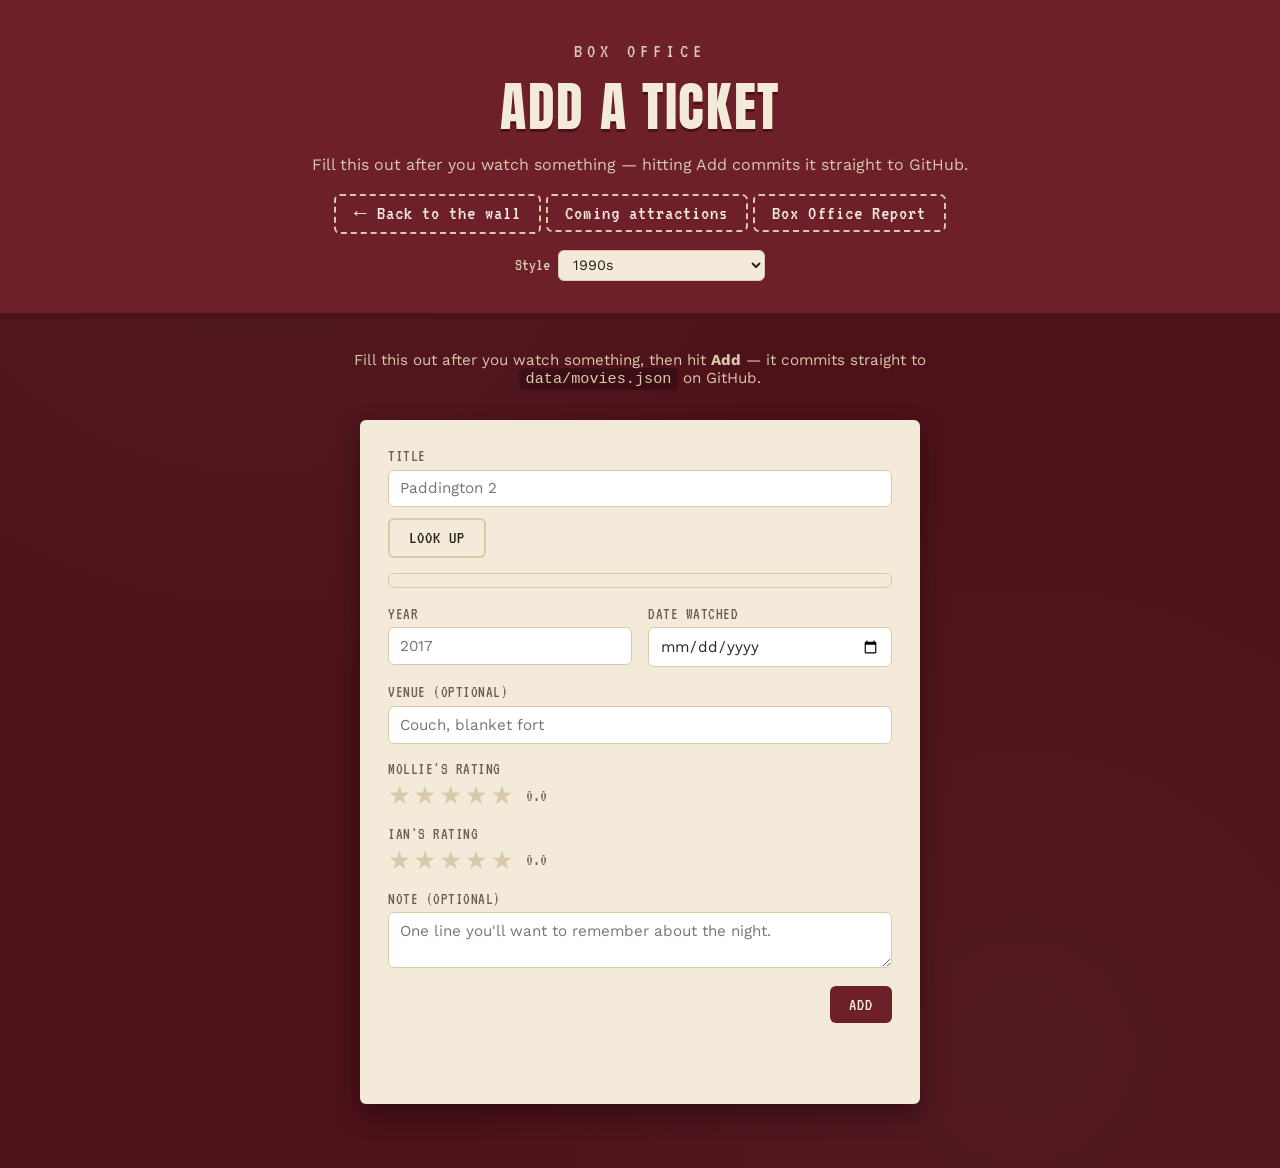
==== commit 0580e09a: "Add United Artists Theatres theme (navy & gold, 1989-97 era)" ====
--- a/add.html
+++ b/add.html
@@ -6,7 +6,11 @@
 <title>Add a ticket — Two-Person Picture Show</title>
 <link rel="preconnect" href="https://fonts.googleapis.com">
 <link rel="preconnect" href="https://fonts.gstatic.com" crossorigin>
-<link href="https://fonts.googleapis.com/css2?family=Anton&family=VT323&family=Press+Start+2P&family=Cinzel:wght@500;700&family=Alfa+Slab+One&family=Righteous&family=Bebas+Neue&family=Libre+Barcode+39&family=Work+Sans:wght@400;500;600&display=swap" rel="stylesheet">
+<link href="https://fonts.googleapis.com/css2?family=Anton&family=VT323&family=Press+Start+2P&family=Cinzel:wght@500;700&family=Alfa+Slab+One&family=Original+Surfer&family=Righteous&family=Bebas+Neue&family=Libre+Barcode+39&family=Pacifico&family=Special+Elite&family=Courier+Prime:wght@400;700&family=Space+Mono:wght@400;700&family=Overpass+Mono:wght@400;600&family=Crimson+Text&family=Lora:ital@0;1&family=Jost:wght@400;500&family=Nunito&family=Share+Tech+Mono&family=Anonymous+Pro&family=Work+Sans:wght@400;500;600&family=Audiowide&family=Chakra+Petch&family=Barlow+Condensed:wght@400;500;600&display=swap" rel="stylesheet">
+<link rel="icon" type="image/x-icon" href="logo/favicon.ico" />
+<link rel="icon" type="image/png" sizes="32x32" href="logo/favicon-32.png" />
+<link rel="icon" type="image/png" sizes="16x16" href="logo/favicon-16.png" />
+<link rel="apple-touch-icon" sizes="180x180" href="logo/apple-touch-icon.png" />
 <link rel="stylesheet" href="styles.css" />
 <script src="theme.js"></script>
 </head>
--- a/styles.css
+++ b/styles.css
@@ -180,6 +180,7 @@
 
 .ticket {
   display: flex;
+  position: relative;
   background: var(--paper);
   color: var(--ink);
   border-radius: var(--radius);
@@ -192,6 +193,29 @@
   min-height: 260px;
 }
 
+/* M&I ink stamp — sits in the open space to the right of the ratings
+   (that row rarely fills the ticket's full width), clear of the price/
+   barcode line below. Semi-transparent and rotated for a hand-stamped
+   feel. Positioned relative to .ratings-row, not the whole ticket. */
+.ticket-stamp {
+  position: absolute;
+  top: -0.15rem;
+  right: 0.25rem;
+  width: 151px;
+  height: 151px;
+  opacity: 0.15;
+  transform: rotate(-9deg);
+  mix-blend-mode: multiply;
+  pointer-events: none;
+  z-index: 2;
+}
+
+.ticket-stamp img {
+  width: 100%;
+  height: 100%;
+  display: block;
+}
+
 .ticket:hover {
   transform: rotate(0deg) scale(1.015);
 }
@@ -402,6 +426,7 @@
 /* Ratings */
 
 .ratings-row {
+  position: relative;
   display: flex;
   flex-direction: column;
   gap: 0.35rem;
@@ -628,12 +653,43 @@
   /* No line-clamp — the card just grows to fit the whole plot. */
 }
 
+.watch-actions {
+  margin-top: auto;
+  display: flex;
+  align-items: center;
+  gap: 0.7rem;
+  flex-wrap: wrap;
+}
+
 .watch-log-btn {
-  margin-top: auto;
-  align-self: flex-start;
   text-decoration: none;
   font-size: 0.95rem;
   padding: 0.35rem 0.8rem;
+}
+
+/* Quick "mark watched" — a plain text-style button, deliberately less
+   prominent than "Log this" since it skips recording any rating. */
+.watch-mark-btn {
+  background: none;
+  border: none;
+  font-family: "VT323", monospace;
+  font-size: 0.95rem;
+  letter-spacing: 0.03em;
+  color: var(--ink-dim);
+  text-decoration: underline;
+  text-underline-offset: 2px;
+  cursor: pointer;
+  padding: 0.35rem 0;
+}
+
+.watch-mark-btn:hover {
+  color: var(--ink);
+}
+
+.watch-mark-btn:disabled {
+  cursor: not-allowed;
+  opacity: 0.5;
+  text-decoration: none;
 }
 
 .watch-tags {
@@ -1314,6 +1370,57 @@
   cursor: pointer;
 }
 
+[data-theme="classic"] .ticket-plot {
+  font-family: "Anonymous Pro", "VT323", monospace;
+  font-size: 0.82rem;
+}
+
+/* VHS tracking glitch — mostly still, like a tape playing cleanly, but
+   every few seconds a quick tracking hiccup rolls through: the masthead
+   jitters horizontally and a band of scanline noise sweeps past, like a
+   worn rental tape momentarily losing sync before correcting itself. */
+[data-theme="classic"] .masthead {
+  position: relative;
+  overflow: hidden;
+  animation: classic-vhs-jitter 7s steps(1) infinite;
+}
+
+[data-theme="classic"] .masthead::before {
+  content: "";
+  position: absolute;
+  left: 0;
+  right: 0;
+  height: 18px;
+  top: -20%;
+  background: repeating-linear-gradient(
+    to bottom,
+    rgba(255, 255, 255, 0.5) 0px,
+    rgba(255, 255, 255, 0.5) 1px,
+    transparent 1px,
+    transparent 3px
+  );
+  opacity: 0;
+  z-index: 2;
+  pointer-events: none;
+  animation: classic-vhs-tracking-band 7s linear infinite;
+}
+
+@keyframes classic-vhs-jitter {
+  0%, 96%, 100% { transform: translateX(0); }
+  96.5% { transform: translateX(-6px); }
+  97% { transform: translateX(4px); }
+  97.5% { transform: translateX(-2px); }
+  98% { transform: translateX(0); }
+}
+
+@keyframes classic-vhs-tracking-band {
+  0%, 95% { top: -20%; opacity: 0; }
+  96% { top: 30%; opacity: 0.8; }
+  97% { top: 55%; opacity: 0.6; }
+  98% { top: 80%; opacity: 0.8; }
+  99%, 100% { top: 120%; opacity: 0; }
+}
+
 /* ============================================================
    THEME: SoCal 80s Computer
    Dark "screen" surfaces + a single amber phosphor voice for text —
@@ -1338,11 +1445,32 @@
     radial-gradient(circle at 80% 90%, rgba(255, 46, 136, 0.05), transparent 40%);
 }
 
+/* CRT terminal treatment: a real full-screen repeating scanline texture
+   (not a single sweeping beam) laid directly over the sunset gradient,
+   a steps() brightness flicker like an aging monitor, and a pulsing
+   amber glow (via box-shadow, a separate property from filter) that
+   reads as light bleeding through from behind the scanlines. */
 [data-theme="socal"] .masthead {
   position: relative;
   overflow: hidden;
-  background: linear-gradient(to bottom, #3A1730 0%, #C2577A 45%, #F0A97E 75%, #FFD36E 100%);
+  background:
+    repeating-linear-gradient(to bottom, rgba(0, 0, 0, 0.4) 0px, rgba(0, 0, 0, 0.4) 1px, transparent 1px, transparent 3px),
+    linear-gradient(to bottom, #3A1730 0%, #C2577A 45%, #F0A97E 75%, #FFD36E 100%);
   border-bottom: 6px solid var(--maroon-dark);
+  animation: socal-crt-flicker 4s steps(1) infinite, socal-crt-glow 3s ease-in-out infinite;
+}
+
+@keyframes socal-crt-flicker {
+  0%, 78%, 100% { filter: brightness(1); }
+  80% { filter: brightness(0.9); }
+  82% { filter: brightness(1); }
+  90% { filter: brightness(0.93); }
+  91% { filter: brightness(1); }
+}
+
+@keyframes socal-crt-glow {
+  0%, 100% { box-shadow: inset 0 0 60px rgba(255, 159, 110, 0.25); }
+  50% { box-shadow: inset 0 0 100px rgba(255, 159, 110, 0.55); }
 }
 
 [data-theme="socal"] .masthead::before {
@@ -1445,6 +1573,63 @@
   }
 }
 
+/* Press Start 2P on the ticket's label text too, for the full computer-
+   terminal identity — but it's a pixel font with wide glyphs, so every
+   size here is scaled well down from the VT323 defaults to avoid
+   overflowing the narrow stub column or wrapping mid-word. */
+[data-theme="socal"] .ticket-header {
+  font-family: "Press Start 2P", "Anton", sans-serif;
+  font-size: 0.62rem;
+  line-height: 1.7;
+}
+
+[data-theme="socal"] .stub-serial {
+  font-family: "Press Start 2P", "Anton", sans-serif;
+  font-size: 0.5rem;
+}
+
+[data-theme="socal"] .stub-admit {
+  font-family: "Press Start 2P", "Anton", sans-serif;
+  font-size: 0.6rem;
+  letter-spacing: 0.05em;
+}
+
+[data-theme="socal"] .stub-avg {
+  font-family: "Press Start 2P", "Anton", sans-serif;
+  font-size: 0.85rem;
+}
+
+[data-theme="socal"] .ticket-credits {
+  font-family: "Press Start 2P", "Anton", sans-serif;
+  font-size: 0.55rem;
+  line-height: 1.8;
+}
+
+[data-theme="socal"] .ticket-fields {
+  font-family: "Press Start 2P", "Anton", sans-serif;
+  font-size: 0.58rem;
+  line-height: 1.9;
+}
+
+[data-theme="socal"] .note {
+  font-family: "Press Start 2P", "Anton", sans-serif;
+  font-size: 0.55rem;
+  line-height: 1.8;
+}
+
+[data-theme="socal"] .rating-value {
+  font-family: "Press Start 2P", "Anton", sans-serif;
+  font-size: 0.55rem;
+}
+
+[data-theme="socal"] .ticket-plot {
+  /* Share Tech Mono — a readable computer-terminal monospace, unlike
+     Press Start 2P it holds up across full paragraphs, so the whole
+     ticket keeps feeling like it's rendered on a screen. */
+  font-family: "Share Tech Mono", "VT323", monospace;
+  font-size: 0.82rem;
+}
+
 [data-theme="socal"] .ticket,
 [data-theme="socal"] .watch-card,
 [data-theme="socal"] .form-card,
@@ -1456,6 +1641,14 @@
   border: 1px solid rgba(255, 184, 107, 0.25);
   box-shadow: 0 0 18px rgba(255, 184, 107, 0.12), 0 10px 20px rgba(0, 0, 0, 0.5);
   overflow: hidden;
+}
+
+/* The navy ink stamp uses mix-blend-mode: multiply by default, which
+   would vanish against this theme's near-black paper — screen instead,
+   so it reads as a pale phosphor mark rather than disappearing. */
+[data-theme="socal"] .ticket-stamp {
+  mix-blend-mode: screen;
+  opacity: 0.15;
 }
 
 [data-theme="socal"] .ticket::after,
@@ -1598,6 +1791,10 @@
   border-bottom: 4px double var(--maroon);
 }
 
+/* Slow sunburst rotation — the gold radiating fan behind the title turns
+   continuously and gradually, like a searchlight beam sweeping a gala
+   movie-palace premiere. Deliberately slow (40s/rotation) so it reads as
+   stately motion, not a spinning gimmick. */
 [data-theme="artdeco"] .masthead::before {
   content: "";
   position: absolute;
@@ -1605,7 +1802,6 @@
   top: -30%;
   width: 900px;
   height: 900px;
-  transform: translateX(-50%);
   background-image: repeating-conic-gradient(
     from 0deg,
     rgba(201, 162, 39, 0.14) 0deg 3deg,
@@ -1613,6 +1809,12 @@
   );
   border-radius: 50%;
   z-index: 0;
+  animation: artdeco-sunburst-rotate 40s linear infinite;
+}
+
+@keyframes artdeco-sunburst-rotate {
+  from { transform: translateX(-50%) rotate(0deg); }
+  to { transform: translateX(-50%) rotate(360deg); }
 }
 
 [data-theme="artdeco"] .masthead-inner {
@@ -1667,6 +1869,13 @@
 [data-theme="artdeco"] .director-list li {
   position: relative;
   border: 1px solid var(--paper-shadow);
+}
+
+/* Lacquer-black paper — multiply would erase the navy stamp, so screen
+   instead, reading like a gold-ish foil press instead of ink-on-paper. */
+[data-theme="artdeco"] .ticket-stamp {
+  mix-blend-mode: screen;
+  opacity: 0.15;
 }
 
 [data-theme="artdeco"] .ticket::after,
@@ -1687,6 +1896,27 @@
   z-index: 1;
 }
 
+[data-theme="artdeco"] .ticket-header,
+[data-theme="artdeco"] .stub-serial,
+[data-theme="artdeco"] .stub-admit,
+[data-theme="artdeco"] .stub-avg,
+[data-theme="artdeco"] .ticket-credits,
+[data-theme="artdeco"] .ticket-fields,
+[data-theme="artdeco"] .note,
+[data-theme="artdeco"] .rating-value {
+  /* Special Elite reads like a worn 1930s office typewriter — the
+     ribbon-and-ink texture a real Deco-era ticket stub would've been
+     typed on, in place of the shared dot-matrix VT323. */
+  font-family: "Special Elite", "VT323", monospace;
+}
+
+[data-theme="artdeco"] .ticket-plot {
+  /* Crimson Text — an old-style book serif, the kind of body copy a
+     1930s newspaper or magazine review column would have run. */
+  font-family: "Crimson Text", Georgia, serif;
+  font-size: 0.9rem;
+}
+
 /* ============================================================
    THEME: 1950s Vintage
    Diner pastels — cream ticket stock, coral ink, a turquoise page
@@ -1709,6 +1939,8 @@
   padding-bottom: 2.5rem;
 }
 
+/* Drive-in awning — the scalloped edge itself flutters, a gentle skew +
+   scale wobble like real canvas awning fabric moving in a breeze. */
 [data-theme="vintage50s"] .masthead::after {
   content: "";
   position: absolute;
@@ -1718,9 +1950,32 @@
   height: 24px;
   background: radial-gradient(circle at 12px 0, transparent 12px, #fdf6e3 12.5px) repeat-x;
   background-size: 24px 24px;
-}
-
-[data-theme="vintage50s"] .eyebrow,
+  transform-origin: top center;
+  animation: vintage50s-awning-flutter 4.5s ease-in-out infinite;
+}
+
+@keyframes vintage50s-awning-flutter {
+  0%, 100% { transform: skewX(0deg) scaleY(1) translateY(0); }
+  25% { transform: skewX(2.5deg) scaleY(1.35) translateY(3px); }
+  50% { transform: skewX(0deg) scaleY(0.85) translateY(0); }
+  75% { transform: skewX(-2.5deg) scaleY(1.35) translateY(3px); }
+}
+
+/* Neon sign flicker — the title occasionally dips brightness like a
+   diner/marquee neon tube warming up, a quick stutter rather than a
+   smooth pulse. steps(1) keeps each dip an instant on/off snap. */
+[data-theme="vintage50s"] .masthead .title {
+  animation: vintage50s-neon-flicker 6s steps(1) infinite;
+}
+
+@keyframes vintage50s-neon-flicker {
+  0%, 91%, 100% { opacity: 1; text-shadow: 2px 2px 0 #ff6f61; }
+  92% { opacity: 0.4; text-shadow: none; }
+  93% { opacity: 1; text-shadow: 2px 2px 0 #ff6f61; }
+  94% { opacity: 0.6; text-shadow: none; }
+  95% { opacity: 1; text-shadow: 2px 2px 0 #ff6f61; }
+}
+
 [data-theme="vintage50s"] .title,
 [data-theme="vintage50s"] .movie-title,
 [data-theme="vintage50s"] .watch-title,
@@ -1728,7 +1983,30 @@
 [data-theme="vintage50s"] .price,
 [data-theme="vintage50s"] .leaderboard-rank,
 [data-theme="vintage50s"] .report-heading {
-  font-family: "Alfa Slab One", "Anton", sans-serif;
+  /* Original Surfer — a rounded, bouncy poolside/surf-shop hand-lettered
+     look, closer to a beach postcard or malt-shop soda label than a
+     straight diner-sign slab. */
+  font-family: "Original Surfer", "Alfa Slab One", "Anton", sans-serif;
+}
+
+[data-theme="vintage50s"] .ticket-header,
+[data-theme="vintage50s"] .stub-serial,
+[data-theme="vintage50s"] .stub-admit,
+[data-theme="vintage50s"] .stub-avg,
+[data-theme="vintage50s"] .ticket-credits,
+[data-theme="vintage50s"] .ticket-fields,
+[data-theme="vintage50s"] .note,
+[data-theme="vintage50s"] .rating-value {
+  /* Real IBM Courier launched in 1955 — dead center of this decade.
+     Clean, businesslike typewriter monospace, in place of VT323. */
+  font-family: "Courier Prime", "VT323", monospace;
+}
+
+[data-theme="vintage50s"] .ticket-plot {
+  /* Lora — a warm, rounded serif with mid-century book/magazine
+     body-copy character, friendlier than a straight news serif. */
+  font-family: "Lora", Georgia, serif;
+  font-size: 0.9rem;
 }
 
 [data-theme="vintage50s"] .title {
@@ -1737,6 +2015,12 @@
 }
 
 [data-theme="vintage50s"] .eyebrow {
+  /* Pacifico is a brush script — paired with the slab title the way
+     50s diner branding pairs a script logo with bold sign lettering
+     (malt-shop menus, drive-in marquees). */
+  font-family: "Pacifico", cursive;
+  font-size: 1.15rem;
+  letter-spacing: 0.04em;
   color: #fff;
   opacity: 0.85;
 }
@@ -1814,6 +2098,11 @@
   background: var(--maroon-dark);
 }
 
+/* Psychedelic swirl — the concentric rings slowly cycle hue (a
+   Haight-Ashbury concert-poster color-shift) while independently
+   breathing in opacity. Two separate keyframes on two separate
+   properties (filter vs. opacity) so they layer instead of fighting
+   over the same property. */
 [data-theme="midcentury"] .masthead::before {
   content: "";
   position: absolute;
@@ -1826,6 +2115,7 @@
     radial-gradient(circle, transparent 0 120px, #cc6b3c 120px 128px, transparent 128px 160px,
       #7a8c5a 160px 168px, transparent 168px 200px, #e0a83c 200px 208px, transparent 208px);
   z-index: 0;
+  animation: midcentury-hue-shift 12s linear infinite, midcentury-ring-pulse 5s ease-in-out infinite;
 }
 
 [data-theme="midcentury"] .masthead::after {
@@ -1840,6 +2130,17 @@
     radial-gradient(circle, transparent 0 90px, #e0a83c 90px 98px, transparent 98px 130px,
       #cc6b3c 130px 138px, transparent 138px);
   z-index: 0;
+  animation: midcentury-hue-shift 12s linear infinite reverse, midcentury-ring-pulse 5s ease-in-out infinite 1.5s;
+}
+
+@keyframes midcentury-hue-shift {
+  from { filter: hue-rotate(0deg); }
+  to { filter: hue-rotate(360deg); }
+}
+
+@keyframes midcentury-ring-pulse {
+  0%, 100% { opacity: 0.75; }
+  50% { opacity: 1; }
 }
 
 [data-theme="midcentury"] .masthead-inner {
@@ -1884,6 +2185,26 @@
 
 [data-theme="midcentury"] .theme-picker {
   color: #d8c9a3;
+}
+
+[data-theme="midcentury"] .ticket-header,
+[data-theme="midcentury"] .stub-serial,
+[data-theme="midcentury"] .stub-admit,
+[data-theme="midcentury"] .stub-avg,
+[data-theme="midcentury"] .ticket-credits,
+[data-theme="midcentury"] .ticket-fields,
+[data-theme="midcentury"] .note,
+[data-theme="midcentury"] .rating-value {
+  /* Space Mono carries 60s American space-age type design — quirky,
+     geometric monospace that reads as Mod/futurist rather than office
+     typewriter, a nice foil to the swirly psychedelic header. */
+  font-family: "Space Mono", "VT323", monospace;
+}
+
+[data-theme="midcentury"] .ticket-plot {
+  /* Jost — a geometric sans with Bauhaus/modernist roots, the same
+     design lineage that fed 60s Mod and space-age graphics. */
+  font-family: "Jost", "Work Sans", sans-serif;
 }
 
 [data-theme="midcentury"] .ticket,
@@ -1964,22 +2285,60 @@
   border-color: var(--maroon);
 }
 
+/* Grindhouse film-stock treatment, three independent layers: the whole
+   masthead flickers brightness like an old projector bulb (steps(1) so
+   it snaps rather than glides); the grain texture itself jitters between
+   offsets (also steps(), like real film grain jumping frame to frame,
+   not a smooth scroll); and a warm light-leak blob drifts slowly across,
+   like a leaky camera back on a roll of expired film. */
 [data-theme="cinematic70s"] .masthead {
   position: relative;
   overflow: hidden;
   background:
     radial-gradient(ellipse at 50% 30%, rgba(224, 123, 57, 0.25), transparent 60%),
     var(--maroon-dark);
+  animation: cinematic70s-projector-flicker 5s steps(1) infinite;
 }
 
 [data-theme="cinematic70s"] .masthead::before {
   content: "";
   position: absolute;
-  inset: 0;
+  inset: -20px;
   opacity: 0.35;
   mix-blend-mode: overlay;
   background-image: url("data:image/svg+xml,%3Csvg xmlns='http://www.w3.org/2000/svg' width='120' height='120'%3E%3Cfilter id='n'%3E%3CfeTurbulence type='fractalNoise' baseFrequency='0.9' numOctaves='2' stitchTiles='stitch'/%3E%3C/filter%3E%3Crect width='100%25' height='100%25' filter='url(%23n)'/%3E%3C/svg%3E");
   z-index: 0;
+  animation: cinematic70s-grain-shift 0.4s steps(4) infinite;
+}
+
+[data-theme="cinematic70s"] .masthead::after {
+  content: "";
+  position: absolute;
+  inset: 0;
+  z-index: 0;
+  background: radial-gradient(ellipse 260px 180px at 20% 40%, rgba(255, 170, 90, 0.35), transparent 70%);
+  animation: cinematic70s-light-leak 14s ease-in-out infinite;
+}
+
+@keyframes cinematic70s-projector-flicker {
+  0%, 84%, 100% { filter: brightness(1); }
+  86% { filter: brightness(0.88); }
+  88% { filter: brightness(1.06); }
+  90% { filter: brightness(0.94); }
+  92% { filter: brightness(1); }
+}
+
+@keyframes cinematic70s-grain-shift {
+  0% { background-position: 0 0; }
+  25% { background-position: -15px 8px; }
+  50% { background-position: 10px -12px; }
+  75% { background-position: -8px -6px; }
+  100% { background-position: 0 0; }
+}
+
+@keyframes cinematic70s-light-leak {
+  0%, 100% { transform: translate(0, 0); opacity: 0.7; }
+  50% { transform: translate(60%, 20%); opacity: 1; }
 }
 
 [data-theme="cinematic70s"] .masthead-inner {
@@ -2022,6 +2381,33 @@
 [data-theme="cinematic70s"] .masthead-nav a:hover {
   background: var(--maroon);
   color: var(--maroon-dark);
+}
+
+[data-theme="cinematic70s"] .ticket-header,
+[data-theme="cinematic70s"] .stub-serial,
+[data-theme="cinematic70s"] .stub-admit,
+[data-theme="cinematic70s"] .stub-avg,
+[data-theme="cinematic70s"] .ticket-credits,
+[data-theme="cinematic70s"] .ticket-fields,
+[data-theme="cinematic70s"] .note,
+[data-theme="cinematic70s"] .rating-value {
+  /* Overpass Mono has highway-signage roots — a stamped, utilitarian
+     monospace closer to grindhouse credit blocks than an office
+     typewriter, and distinct from the 30s/50s typewriter choices. */
+  font-family: "Overpass Mono", "VT323", monospace;
+}
+
+[data-theme="cinematic70s"] .ticket-plot {
+  /* Nunito — rounded terminals give it a warm, casual 70s paperback
+     feel, softer than the utilitarian Overpass Mono labels above. */
+  font-family: "Nunito", "Work Sans", sans-serif;
+}
+
+/* Dark cocoa-brown paper — multiply would nearly erase the navy stamp,
+   so screen instead, reading like a warm sepia press mark. */
+[data-theme="cinematic70s"] .ticket-stamp {
+  mix-blend-mode: screen;
+  opacity: 0.15;
 }
 
 [data-theme="cinematic70s"] .ticket,
@@ -2053,3 +2439,212 @@
   z-index: 1;
   background-image: url("data:image/svg+xml,%3Csvg xmlns='http://www.w3.org/2000/svg' width='120' height='120'%3E%3Cfilter id='n'%3E%3CfeTurbulence type='fractalNoise' baseFrequency='0.9' numOctaves='2' stitchTiles='stitch'/%3E%3C/filter%3E%3Crect width='100%25' height='100%25' filter='url(%23n)'/%3E%3C/svg%3E");
 }
+
+/* ============================================================
+   THEME: United Artists Theatres (1989-97)
+   Glossy navy & gold star era — "Experience the Magic." Crisp
+   thermal-printed ticket stock (not aged like the vintage themes),
+   a five-pointed gold star standing in for the brand's stylized
+   logo mark, and a mirrored/rearranged ticket layout: the tear-off
+   stub moves to the right edge and the price becomes a gold badge
+   pinned above the details, letting the barcode run the full
+   width of the footer — a genuine multiplex-box-office ticket
+   silhouette rather than just a recolor of the base layout.
+   ============================================================ */
+
+[data-theme="unitedartists"] {
+  --paper: #f4f6fb;
+  --paper-shadow: #c7d2ea;
+  --maroon: #f2b705;
+  --maroon-dark: #0b1638;
+  --ink: #10173a;
+  --ink-dim: #5b6690;
+}
+
+[data-theme="unitedartists"] .report-heading {
+  color: var(--maroon-dark);
+}
+
+[data-theme="unitedartists"] .chart-value {
+  color: var(--ink);
+}
+
+[data-theme="unitedartists"] .btn:hover {
+  color: var(--maroon-dark);
+}
+
+[data-theme="unitedartists"] .masthead {
+  position: relative;
+  overflow: hidden;
+  background: linear-gradient(180deg, #0b1638 0%, #131f4a 60%, #0b1638 100%);
+}
+
+/* "Experience the Magic" glow — a soft gold radial haze breathing
+   behind the star, evoking the tagline's marquee-lit warmth. */
+[data-theme="unitedartists"] .masthead::before {
+  content: "";
+  position: absolute;
+  left: 50%;
+  top: 50%;
+  width: 640px;
+  height: 640px;
+  transform: translate(-50%, -50%);
+  background: radial-gradient(circle, rgba(242, 183, 5, 0.35) 0%, rgba(242, 183, 5, 0.12) 40%, transparent 70%);
+  z-index: 0;
+  animation: unitedartists-glow-pulse 6s ease-in-out infinite;
+}
+
+@keyframes unitedartists-glow-pulse {
+  0%, 100% { opacity: 0.7; transform: translate(-50%, -50%) scale(0.92); }
+  50% { opacity: 1; transform: translate(-50%, -50%) scale(1.05); }
+}
+
+/* The stylized star (standing in for the brand's star-from-the-S
+   mark), rotating slowly and twinkling — two independent animations
+   on separate properties so they never fight each other. */
+[data-theme="unitedartists"] .masthead::after {
+  content: "";
+  position: absolute;
+  right: 6%;
+  top: 50%;
+  width: 120px;
+  height: 120px;
+  transform: translateY(-50%);
+  background: var(--maroon);
+  clip-path: polygon(50% 0%, 61% 35%, 98% 35%, 68% 57%, 79% 91%, 50% 70%, 21% 91%, 32% 57%, 2% 35%, 39% 35%);
+  z-index: 0;
+  animation: unitedartists-star-rotate 24s linear infinite, unitedartists-star-twinkle 3.2s ease-in-out infinite;
+}
+
+@keyframes unitedartists-star-rotate {
+  from { transform: translateY(-50%) rotate(0deg); }
+  to { transform: translateY(-50%) rotate(360deg); }
+}
+
+@keyframes unitedartists-star-twinkle {
+  0%, 100% { opacity: 0.55; }
+  50% { opacity: 1; }
+}
+
+[data-theme="unitedartists"] .masthead-inner {
+  position: relative;
+  z-index: 1;
+}
+
+[data-theme="unitedartists"] .eyebrow,
+[data-theme="unitedartists"] .title,
+[data-theme="unitedartists"] .movie-title,
+[data-theme="unitedartists"] .watch-title,
+[data-theme="unitedartists"] .stat-value,
+[data-theme="unitedartists"] .price,
+[data-theme="unitedartists"] .leaderboard-rank,
+[data-theme="unitedartists"] .report-heading {
+  /* Audiowide — a bold, rounded, futuristic display face, reading
+     like glossy multiplex marquee signage. */
+  font-family: "Audiowide", "Anton", sans-serif;
+  font-weight: 400;
+}
+
+[data-theme="unitedartists"] .eyebrow {
+  color: #a9b6de;
+  letter-spacing: 0.24em;
+}
+
+[data-theme="unitedartists"] .title {
+  color: var(--maroon);
+  text-shadow: 0 0 18px rgba(242, 183, 5, 0.4);
+}
+
+[data-theme="unitedartists"] .subtitle {
+  color: #c7d2ea;
+}
+
+[data-theme="unitedartists"] .masthead-nav a {
+  border-color: var(--maroon);
+  color: #e7ecfb;
+}
+
+[data-theme="unitedartists"] .masthead-nav a:hover {
+  background: var(--maroon);
+  color: var(--maroon-dark);
+}
+
+[data-theme="unitedartists"] .ticket,
+[data-theme="unitedartists"] .watch-card,
+[data-theme="unitedartists"] .form-card,
+[data-theme="unitedartists"] .picker-card,
+[data-theme="unitedartists"] .stat-tile,
+[data-theme="unitedartists"] .leaderboard-row,
+[data-theme="unitedartists"] .director-list li {
+  position: relative;
+  border: 1px solid var(--paper-shadow);
+  box-shadow: inset 0 0 0 3px rgba(242, 183, 5, 0.5), 0 10px 20px rgba(11, 22, 56, 0.25), 0 2px 0 rgba(11, 22, 56, 0.12);
+}
+
+/* Glossy ice-white paper — multiply reads correctly here (same as
+   the base classic theme), so no override needed. */
+
+/* Mirror the stub to the right edge via `order`, rather than
+   row-reverse, so .perforation's absolutely-positioned dot circles
+   (anchored to its own left border) stay correct regardless of
+   which side they land on. */
+[data-theme="unitedartists"] .stub {
+  order: 3;
+}
+
+[data-theme="unitedartists"] .perforation {
+  order: 2;
+}
+
+[data-theme="unitedartists"] .ticket-body {
+  order: 1;
+}
+
+/* Price becomes a gold badge pinned above the details, out of
+   normal flow — the barcode's existing `flex: 1` then expands to
+   fill the whole footer width automatically. */
+[data-theme="unitedartists"] .ticket-details {
+  position: relative;
+}
+
+/* Reserve blank space on the right of the header row so the gold
+   price badge (pinned above .ticket-details) has clear room and
+   never overlaps the serial number text. */
+[data-theme="unitedartists"] .ticket-header {
+  padding-right: 4.4rem;
+}
+
+[data-theme="unitedartists"] .price {
+  position: absolute;
+  top: -0.35rem;
+  right: -0.1rem;
+  background: var(--maroon);
+  color: var(--maroon-dark);
+  font-family: "Audiowide", "Anton", sans-serif;
+  font-size: 0.85rem;
+  padding: 0.2rem 0.55rem;
+  border-radius: 3px;
+  box-shadow: 0 2px 6px rgba(11, 22, 56, 0.3);
+  white-space: nowrap;
+  z-index: 1;
+}
+
+[data-theme="unitedartists"] .ticket-header,
+[data-theme="unitedartists"] .stub-serial,
+[data-theme="unitedartists"] .stub-admit,
+[data-theme="unitedartists"] .stub-avg,
+[data-theme="unitedartists"] .ticket-credits,
+[data-theme="unitedartists"] .ticket-fields,
+[data-theme="unitedartists"] .note,
+[data-theme="unitedartists"] .rating-value {
+  /* Chakra Petch — a techy, geometric monospace-adjacent face, in
+     place of the shared dot-matrix VT323, for a crisp thermal-print
+     box-office feel distinct from every other theme's label font. */
+  font-family: "Chakra Petch", "VT323", monospace;
+}
+
+[data-theme="unitedartists"] .ticket-plot {
+  /* Barlow Condensed — a clean, modern condensed sans, reading like
+     late-80s/90s multiplex signage copy rather than a period serif. */
+  font-family: "Barlow Condensed", "Work Sans", sans-serif;
+}
